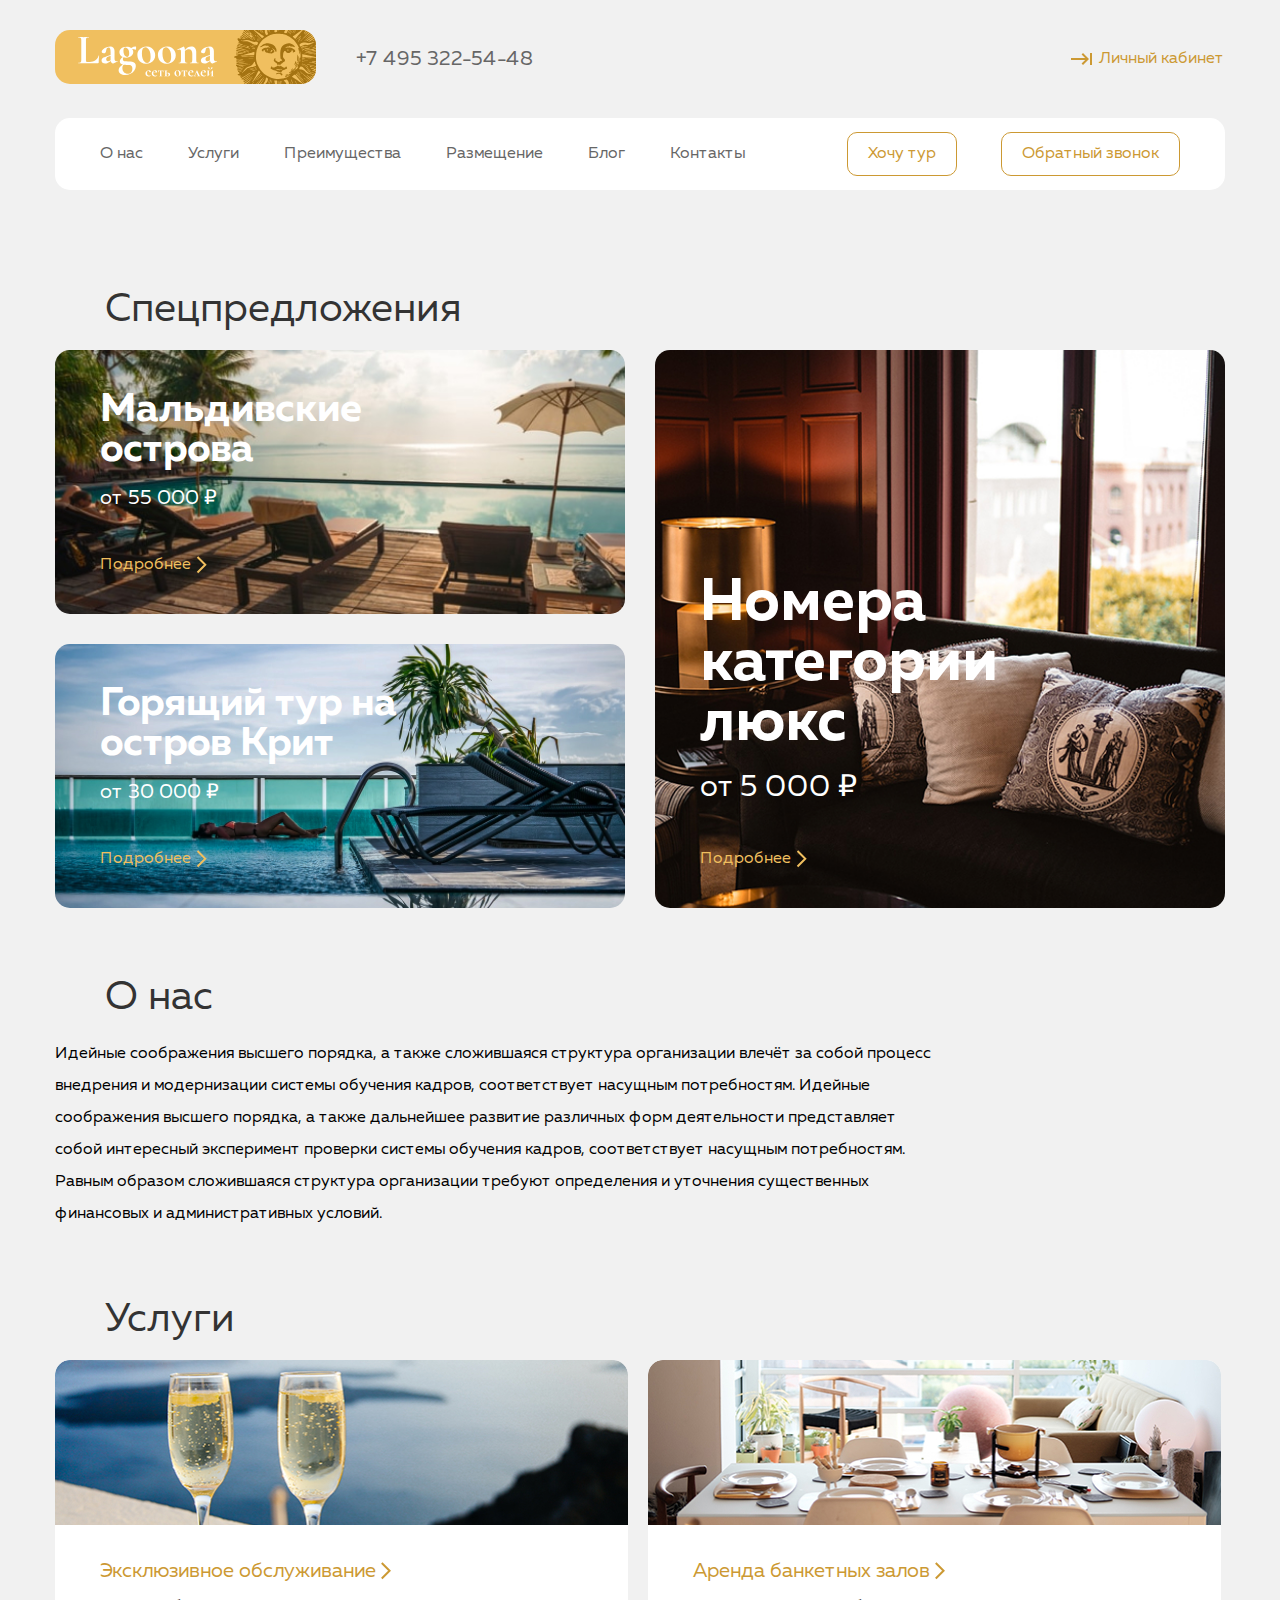
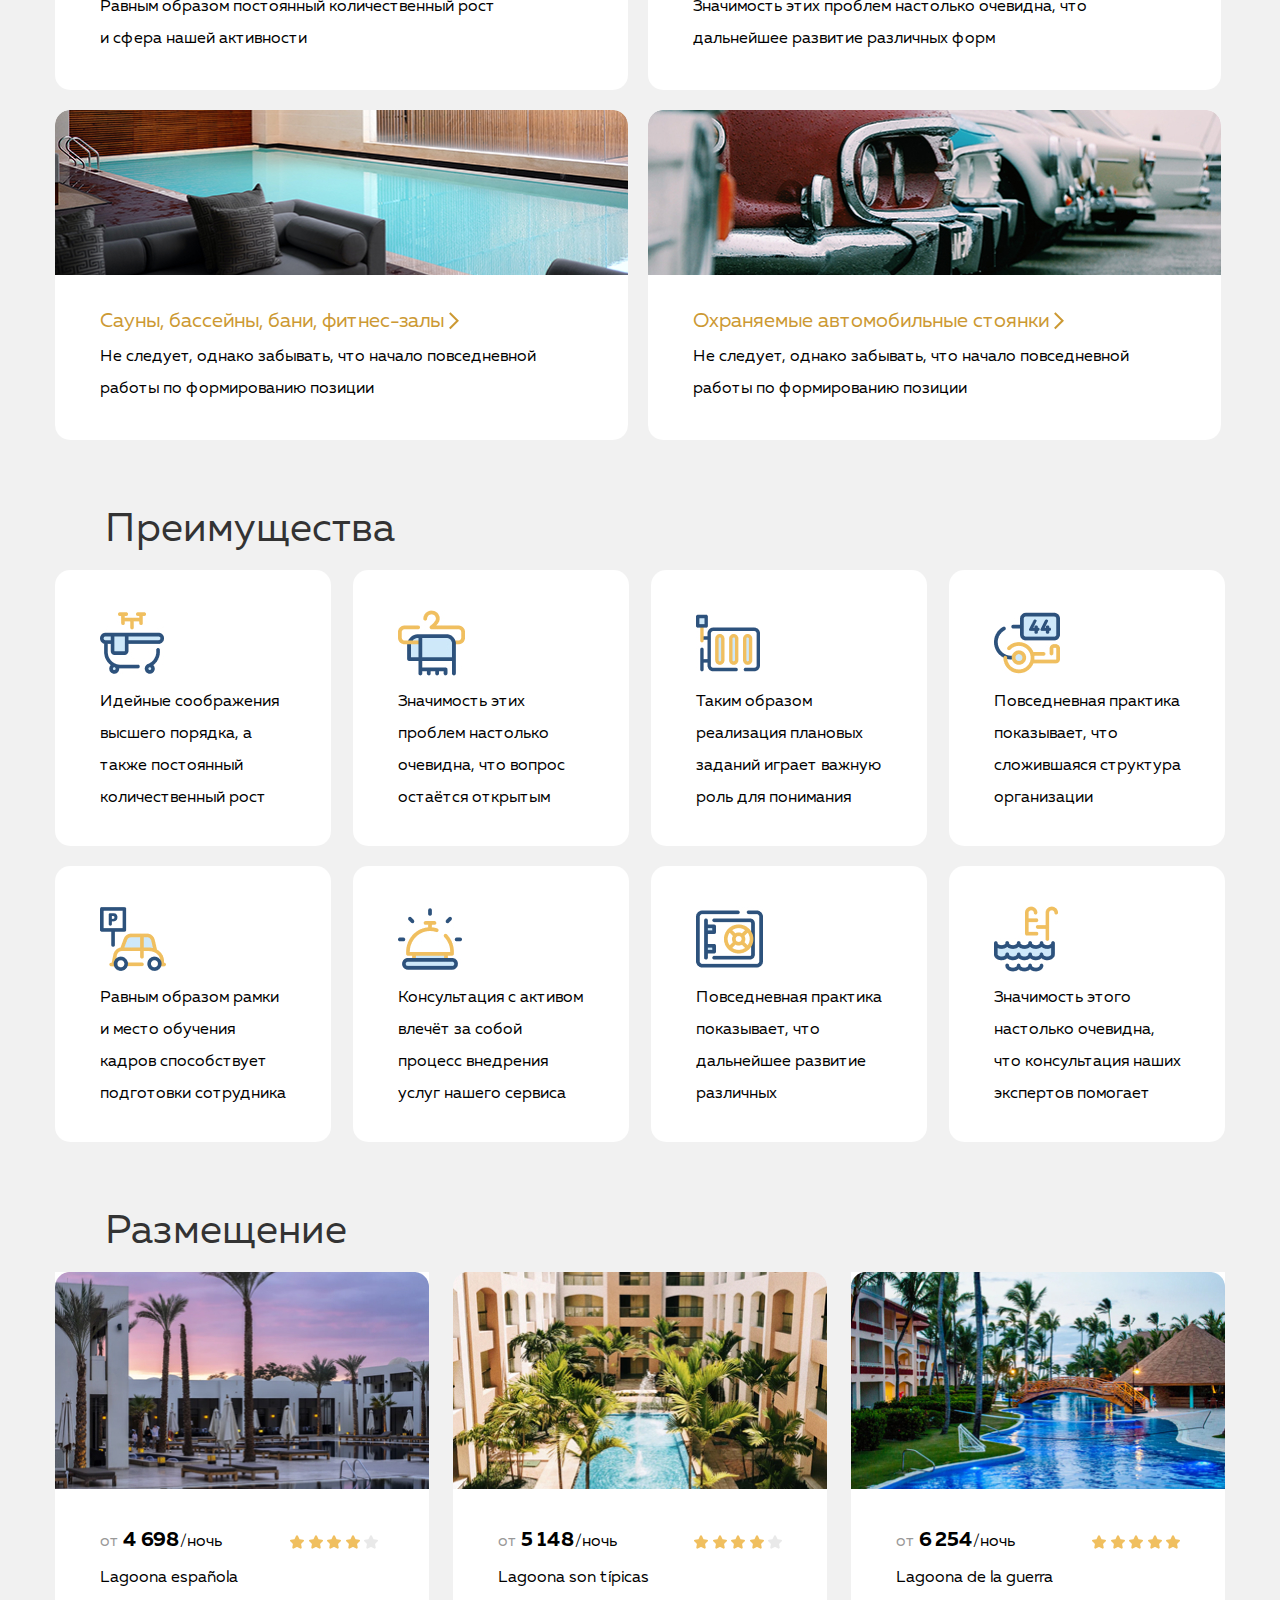
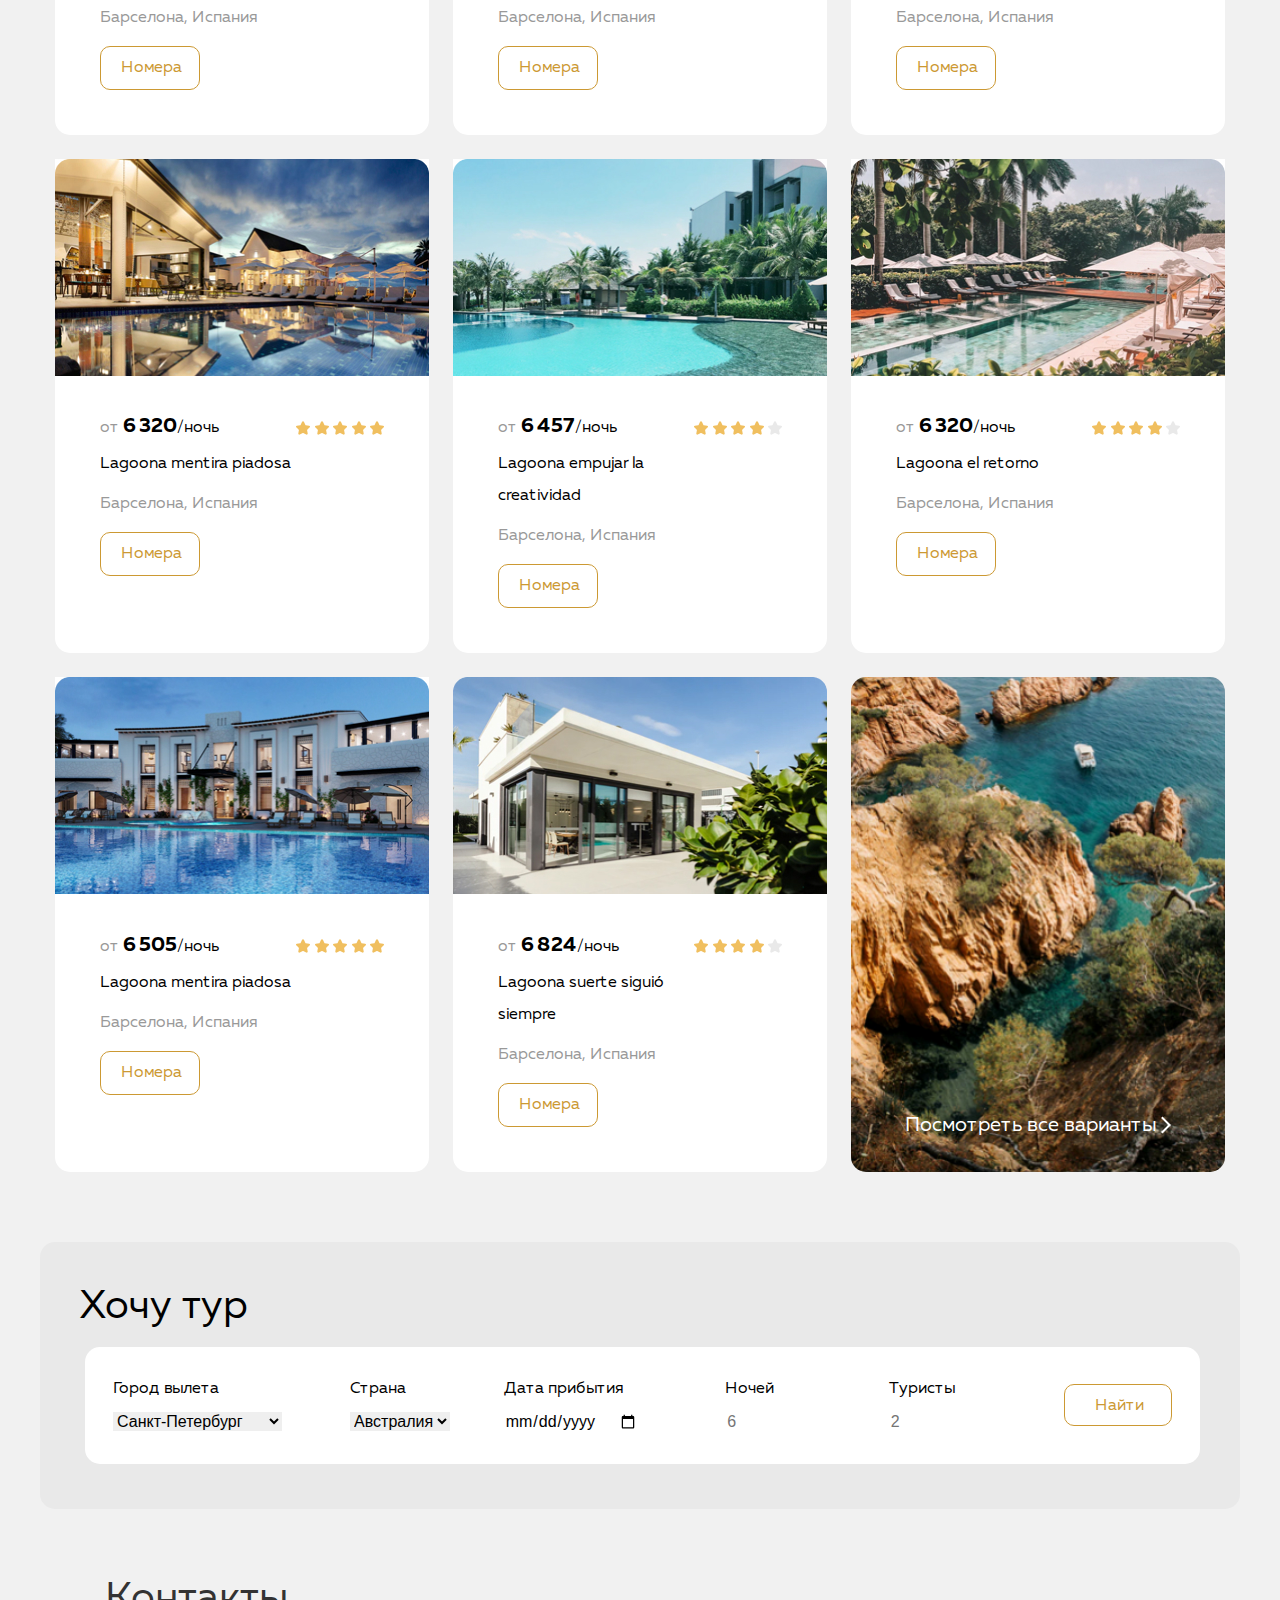
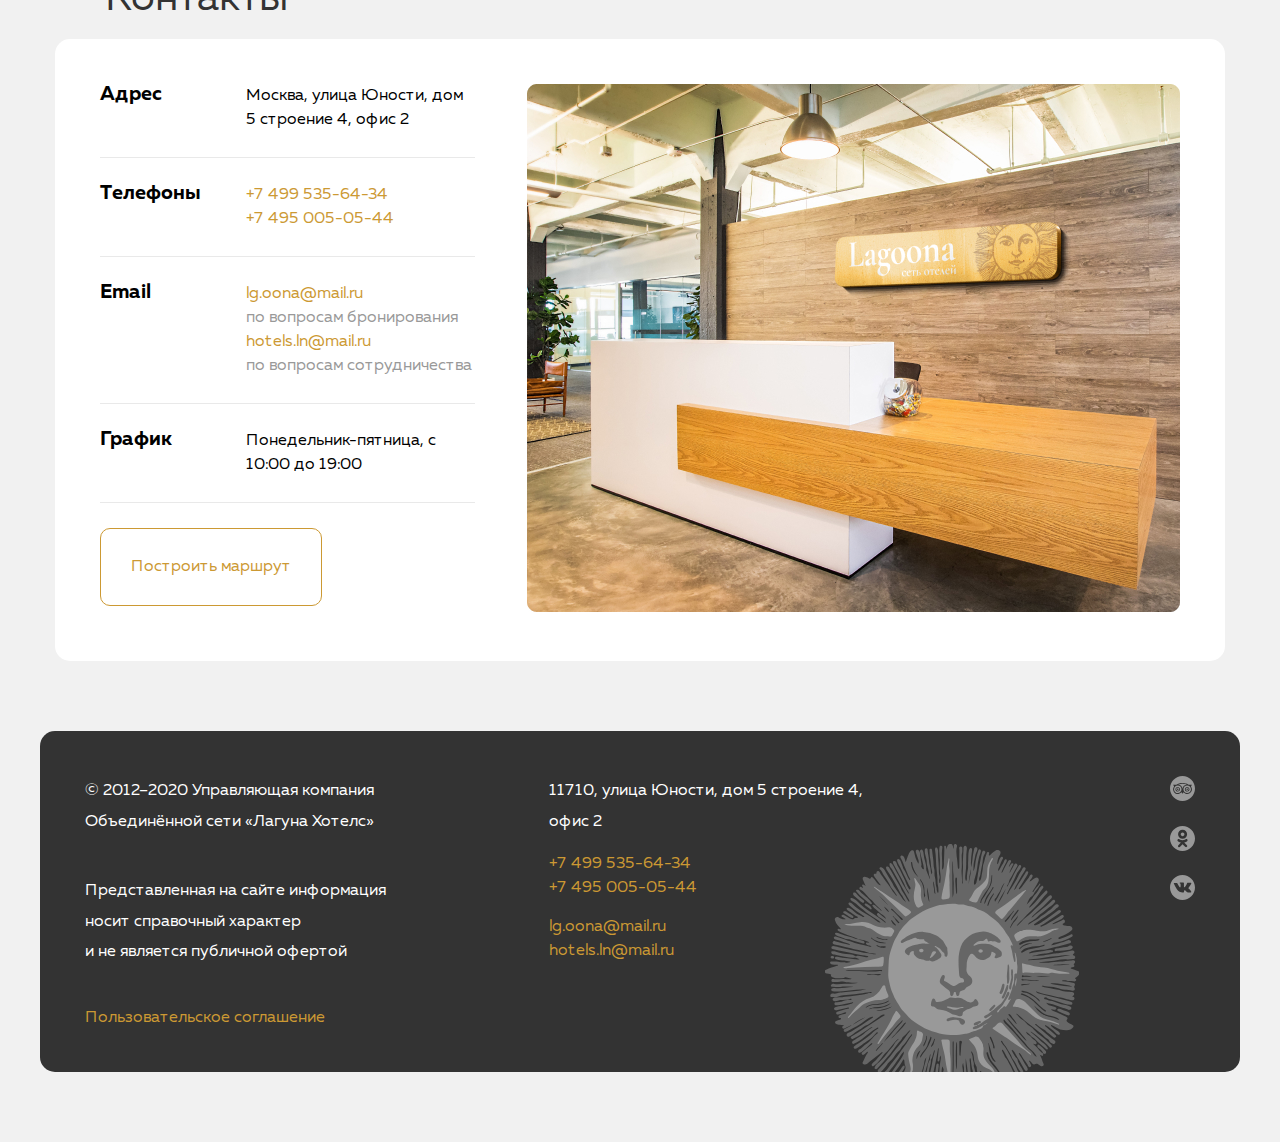
==== Lagoona Hotel/index.html @ 9969f771 "Lagoona Hotel" ====
<!DOCTYPE html>
<html lang="en">

<head>
  <meta charset="UTF-8">
  <meta name="viewport" content="width=device-width, initial-scale=1.0">
  <title>Document</title>
  <link rel="stylesheet" href="css/normalize.css">
  <link rel="stylesheet" href="css/style.css">
</head>

<body>
  <header class="header">
    <div class="conteiner header-conteiner">
      <div class="conteiner-top flex">
        <a href="#" class="logo">
          <img src="img/logo.svg" alt="Logo">
        </a>
        <a href="tel:+74953225448" class="header-phone">
          +7 495 322-54-48
        </a>
        <div class="flex link-arrow">
          <a href="#" class="key flex">
            <svg width="24" height="24" viewBox="0 0 24 24" fill="none" xmlns="http://www.w3.org/2000/svg">
              <path d="M11.59 7.41L15.17 11H1V13H15.17L11.58 16.59L13 18L19 12L13 6L11.59 7.41ZM20 6V18H22V6H20Z"
                fill="#CC9933" />
            </svg> Личный кабинет
          </a>
        </div>
      </div>
      <div class="conteiner-bottom flex">
        <nav class="nav flex">
          <ul class="conteiner-nav-list list-reset flex">
            <li class="conteiner-nav-item">
              <a href="#">О нас</a>
            </li>
            <li class="conteiner-nav-item">
              <a href="#">Услуги</a>
            </li>
            <li class="conteiner-nav-item">
              <a href="#">Преимущества</a>
            </li>
            <li class="conteiner-nav-item">
              <a href="#">Размещение</a>
            </li>
            <li class="conteiner-nav-item">
              <a href="#">Блог</a>
            </li>
            <li class="conteiner-nav-item">
              <a href="#">Контакты</a>
            </li>
          </ul>
        </nav>
        <div class="btn">
          <button class="button header-button btn-header-first btn-reset">
            Хочу тур
          </button>
          <button class="button header-button btn-header-last btn-reset">
            Обратный звонок
          </button>
        </div>
      </div>
    </div>
  </header>
  <main class="main">
    <section class="special">
      <div class="conteiner">
        <h2 class="section-title">
          Спецпредложения
        </h2>
        <div class="special-content list-reset flex">
          <div class="special-block">
            <article class="special-item special-img1">
              <h1 class="special-title">Мальдивские острова</h1>
              <p class="special-text">от 55 000 ₽</p>
              <div class="flex link-arrow">
                <a href="#" class="special-link">Подробнее
                  <svg width="11" height="18" viewBox="0 0 11 18" fill="none" xmlns="http://www.w3.org/2000/svg">
                    <path d="M1.49998 1.00002L9.27815 8.7782L1.49998 16.5564" stroke="#F0BF5F" stroke-width="2" />
                  </svg>
                </a>
              </div>
            </article>
            <article class="special-item special-img2">
              <h1 class="special-title">Горящий тур на остров Крит</h1>
              <p class="special-text">от 30 000 ₽</p>
              <div class="flex link-arrow">
                <a href="#" class="special-link">Подробнее
                  <svg width="11" height="18" viewBox="0 0 11 18" fill="none" xmlns="http://www.w3.org/2000/svg">
                    <path d="M1.49998 1.00002L9.27815 8.7782L1.49998 16.5564" stroke="#F0BF5F" stroke-width="2" />
                  </svg>
                </a>
              </div>
            </article>
          </div>
          <div class="special-block">
            <article class="special-item special-img3 flex">
              <h1 class="special-title special-title-last">Номера категории люкс</h1>
              <p class="special-text special-text-last">от 5 000 ₽</p>
              <div class="flex link-arrow">
                <a href="#" class="special-link">Подробнее
                  <svg width="11" height="18" viewBox="0 0 11 18" fill="none" xmlns="http://www.w3.org/2000/svg">
                    <path d="M1.49998 1.00002L9.27815 8.7782L1.49998 16.5564" stroke="#F0BF5F" stroke-width="2" />
                  </svg>
                </a>
              </div>
            </article>
          </div>
        </div>
      </div>
    </section>

    <section class="descr">
      <div class="conteiner">
        <h2 class="section-title">
          О нас
        </h2>
        <p class="description-text">
          Идейные соображения высшего порядка, а&nbsp;также сложившаяся структура организации влечёт за&nbsp;собой
          процесс внедрения и&nbsp;модернизации системы обучения кадров, соответствует насущным потребностям. Идейные
          соображения высшего порядка, а&nbsp;также дальнейшее развитие различных форм деятельности представляет собой
          интересный эксперимент проверки системы обучения кадров, соответствует насущным потребностям. Равным образом
          сложившаяся структура организации требуют определения и&nbsp;уточнения существенных финансовых
          и&nbsp;административных условий.
        </p>
      </div>
    </section>

    <section class="services">
      <div class="conteiner conteiner-services">
        <h2 class="section-title">
          Услуги
        </h2>
        <ul class="services-list list-reset flex">
          <li class="services-item item-img10">
            <a href="#" class="services-title">

              Эксклюзивное обслуживание

              <svg width="10" height="18" viewBox="0 0 10 18" fill="none" xmlns="http://www.w3.org/2000/svg">
                <path d="M0.778175 1.00002L8.55635 8.7782L0.778175 16.5564" stroke="#CC9933" stroke-width="2" />
              </svg>
            </a>
            <p class="descr-text services-text">
              Равным образом постоянный количественный рост и&nbsp;сфера нашей активности </p>
          </li>
          <li class="services-item item-img11">
            <a href="#" class="services-title">

                Аренда банкетных залов

              <svg width="10" height="18" viewBox="0 0 10 18" fill="none" xmlns="http://www.w3.org/2000/svg">
                <path d="M0.778175 1.00002L8.55635 8.7782L0.778175 16.5564" stroke="#CC9933" stroke-width="2" />
              </svg>
            </a>
            <p class="descr-text services-text">
              Значимость этих проблем настолько очевидна, что дальнейшее развитие различных форм
            </p>
          </li>
          <li class="services-item item-img12">
            <a href="#" class="services-title">

                Сауны, бассейны, бани, фитнес-залы

              <svg width="10" height="18" viewBox="0 0 10 18" fill="none" xmlns="http://www.w3.org/2000/svg">
                <path d="M0.778175 1.00002L8.55635 8.7782L0.778175 16.5564" stroke="#CC9933" stroke-width="2" />
              </svg>
            </a>
            <p class="descr-text services-text">
              Не&nbsp;следует, однако забывать, что начало повседневной работы по&nbsp;формированию позиции </p>
          </li>
          <li class="services-item item-img13">
            <a href="#" class="services-title">

                Охраняемые автомобильные стоянки

              <svg width="10" height="18" viewBox="0 0 10 18" fill="none" xmlns="http://www.w3.org/2000/svg">
                <path d="M0.778175 1.00002L8.55635 8.7782L0.778175 16.5564" stroke="#CC9933" stroke-width="2" />
              </svg>
            </a>
            <p class="descr-text services-text">
              Не&nbsp;следует, однако забывать, что начало повседневной работы по&nbsp;формированию позиции </p>
          </li>
        </ul>
      </div>
    </section>

    <section class="advantages">
      <div class="conteiner">
        <h2 class="section-title">Преимущества</h2>
        <ul class="advantages-list list-reset flex">
          <li class="advantages-item item-img20">
            <p class="descr-text advantages-text">
              Идейные соображения высшего порядка, а также постоянный количественный рост
            </p>
          </li>
          <li class="advantages-item item-img21">
            <p class="descr-text advantages-text">
              Значимость этих проблем настолько очевидна, что вопрос остаётся открытым
            </p>
          </li>
          <li class="advantages-item item-img22">
            <p class="descr-text advantages-text">
              Таким образом реализация плановых заданий играет важную роль для понимания
            </p>
          </li>
          <li class="advantages-item item-img23">
            <p class="descr-text advantages-text">
              Повседневная практика показывает, что сложившаяся структура организации
            </p>
          </li>
          <li class="advantages-item item-img24">
            <p class="descr-text advantages-text">
              Равным образом рамки и место обучения кадров способствует подготовки сотрудника
            </p>
          </li>
          <li class="advantages-item item-img25">
            <p class="descr-text advantages-text">
              Консультация с активом влечёт за собой процесс внедрения услуг нашего сервиса
            </p>
          </li>
          <li class="advantages-item item-img26">
            <p class="descr-text advantages-text">
              Повседневная практика показывает, что дальнейшее развитие различных
            </p>
          </li>
          <li class="advantages-item item-img27">
            <p class="descr-text advantages-text">
              Значимость этого настолько очевидна, что консультация наших экспертов помогает
            </p>
          </li>
        </ul>
      </div>
    </section>

    <section class="accommodation">
      <div class="conteiner">
        <h2 class="section-title">
          Размещение
        </h2>
        <ul class="accommodation-list list-reset flex">
          <li class="accommodation-item">
            <img src="img/1.jpg" alt="Lagoona española">
            <div class="accommodation-content">
              <div class="flex accommodation-flex">
                <div class="not-star">
                  <span class="country country-text">от</span><b>4 698</b><span
                    class="descr-text text-price">/ночь</span>
                </div>
                <span class="star">
                  <img src="img/star.svg" alt="4 звезды из 5">
                  <img src="img/star.svg" alt="">
                  <img src="img/star.svg" alt="">
                  <img src="img/star.svg" alt="">
                  <img src="img/star-grey.svg" alt="">
                </span>
              </div>
              <h3 class="descr-text">
                Lagoona española
              </h3>
              <p class="country country-name">
                Барселона, Испания
              </p>
              <button class="button accommodation-button">
                Номера
              </button>
            </div>
          </li>
          <li class="accommodation-item">
            <img src="img/2.jpg" alt="Lagoona son típicas">
            <div class="accommodation-content">
              <div class="flex accommodation-flex">
                <div class="not-star">
                  <span class="country country-text">от</span><b>5 148</b><span
                    class="descr-text text-price">/ночь</span>
                </div>
                <span>
                  <img src="img/star.svg" alt="4 звезды из 5">
                  <img src="img/star.svg" alt="">
                  <img src="img/star.svg" alt="">
                  <img src="img/star.svg" alt="">
                  <img src="img/star-grey.svg" alt="">
                </span>
              </div>
              <h3 class="descr-text">
                Lagoona son típicas
              </h3>
              <p class="country country-name">
                Барселона, Испания
              </p>
              <button class="button accommodation-button">
                Номера
              </button>
            </div>
          </li>
          <li class="accommodation-item">
            <img src="img/3.jpg" alt="Lagoona de la guerra">
            <div class="accommodation-content">
              <div class="flex accommodation-flex">
                <div class="not-star">
                  <span class="country country-text">от</span><b>6 254</b><span
                    class="descr-text text-price">/ночь</span>
                </div>
                <span>
                  <img src="img/star.svg" alt="5 звезд из 5">
                  <img src="img/star.svg" alt="">
                  <img src="img/star.svg" alt="">
                  <img src="img/star.svg" alt="">
                  <img src="img/star.svg" alt="">
                </span>
              </div>
              <h3 class="descr-text">
                Lagoona de la guerra
              </h3>
              <p class="country country-name">
                Барселона, Испания
              </p>
              <button class="button accommodation-button">
                Номера
              </button>
            </div>
          </li>
          <li class="accommodation-item">
            <img src="img/4.jpg" alt="Lagoona mentira piadosa">
            <div class="accommodation-content">
              <div class="flex accommodation-flex">
                <div class="not-star">
                  <span class="country country-text">от</span><b>6 320</b><span
                    class="descr-text text-price">/ночь</span>
                </div>
                <span>
                  <img src="img/star.svg" alt="5 звезд из 5">
                  <img src="img/star.svg" alt="">
                  <img src="img/star.svg" alt="">
                  <img src="img/star.svg" alt="">
                  <img src="img/star.svg" alt="">
                </span>
              </div>
              <h3 class="descr-text">
                Lagoona mentira piadosa
              </h3>
              <p class="country country-name">
                Барселона, Испания
              </p>
              <button class="button accommodation-button">
                Номера
              </button>
            </div>
          </li>
          <li class="accommodation-item">
            <img src="img/5.jpg" alt="Lagoona empujar la creatividad">
            <div class="accommodation-content">
              <div class="flex accommodation-flex">
                <div class="not-star">
                  <span class="country country-text">от</span><b>6 457</b><span
                    class="descr-text text-price">/ночь</span>
                </div>
                <span>
                  <img src="img/star.svg" alt="4 звезды из 5">
                  <img src="img/star.svg" alt="">
                  <img src="img/star.svg" alt="">
                  <img src="img/star.svg" alt="">
                  <img src="img/star-grey.svg" alt="">
                </span>
              </div>
              <h3 class="descr-text">
                Lagoona empujar la creatividad
              </h3>
              <p class="country country-name">
                Барселона, Испания
              </p>
              <button class="button accommodation-button">
                Номера
              </button>
            </div>
          </li>
          <li class="accommodation-item">
            <img src="img/6.jpg" alt="Lagoona el retorno">
            <div class="accommodation-content">
              <div class="flex accommodation-flex">
                <div class="not-star">
                  <span class="country country-text">от</span><b>6 320</b><span
                    class="descr-text text-price">/ночь</span>
                </div>
                <span>
                  <img src="img/star.svg" alt="4 звезды из 5">
                  <img src="img/star.svg" alt="">
                  <img src="img/star.svg" alt="">
                  <img src="img/star.svg" alt="">
                  <img src="img/star-grey.svg" alt="">
                </span>
              </div>
              <h3 class="descr-text">
                Lagoona el retorno
              </h3>
              <p class="country country-name">
                Барселона, Испания
              </p>
              <button class="button accommodation-button">
                Номера
              </button>
            </div>
          </li>
          <li class="accommodation-item">
            <img src="img/7.jpg" alt="Lagoona mentira piadosa">
            <div class="accommodation-content">
              <div class="flex accommodation-flex">
                <div class="not-star">
                  <span class="country country-text">от</span><b>6 505</b><span
                    class="descr-text text-price">/ночь</span>
                </div>
                <span>
                  <img src="img/star.svg" alt="5 звезд из 5">
                  <img src="img/star.svg" alt="">
                  <img src="img/star.svg" alt="">
                  <img src="img/star.svg" alt="">
                  <img src="img/star.svg" alt="">
                </span>
              </div>
              <h3 class="descr-text">
                Lagoona mentira piadosa
              </h3>
              <p class="country country-name">
                Барселона, Испания
              </p>
              <button class="button accommodation-button">
                Номера
              </button>
            </div>
          </li>
          <li class="accommodation-item">
            <img src="img/8.jpg" alt="Lagoona suerte siguió siempre">
            <div class="accommodation-content">
              <div class="flex accommodation-flex">
                <div class="not-star">
                  <span class="country country-text">от</span><b>6 824</b><span
                    class="descr-text text-price">/ночь</span>
                </div>
                <span>
                  <img src="img/star.svg" alt="4 звезды из 5">
                  <img src="img/star.svg" alt="">
                  <img src="img/star.svg" alt="">
                  <img src="img/star.svg" alt="">
                  <img src="img/star-grey.svg" alt="">
                </span>
              </div>
              <h3 class="descr-text">
                Lagoona suerte siguió siempre
              </h3>
              <p class="country country-name">
                Барселона, Испания
              </p>
              <button class="button accommodation-button">
                Номера
              </button>
            </div>
          </li>
          <li class="accommodation-item item-img41 flex">
            <a href="#" class="accommodation-link flex">Посмотреть все варианты <svg width="10" height="18"
                viewBox="0 0 10 18" fill="none" xmlns="http://www.w3.org/2000/svg">
                <path d="M0.778175 1.22183L8.55635 9L0.778175 16.7782" stroke="white" stroke-width="2" />
              </svg>
            </a>
          </li>
        </ul>
      </div>
    </section>

    <section class="tour">
      <div class="conteiner container-tour">
        <h2 class="section-title tour-title">
          Хочу тур
        </h2>
        <div>
          <form class="flex form" action="https://jsonplaceholder.typicode.com/posts" method="post">
            <label class="label label-city"><span class="span">Город вылета</span>
              <select class="select-city" name="city" required>
                <option value="Санкт-Петербург">Санкт-Петербург</option>
              </select>
            </label>
            <label class="label label-country"><span class="span">Страна</span>
              <select class="select-country" name="country" required>
                <option value="Австралия">Австралия</option>
              </select>
            </label>
            <label class="label label-date"><span class="span">Дата прибытия</span>
              <input class="input-date" type="date" name="date" required>
            </label>
            <label class="label label-nights"><span class="span">Ночей</span>
              <input class="input-nights" type="number" name="nights" min="1" placeholder="6" required>
            </label>
            <label class="label label-tourists"><span class="span">Туристы</span>
              <input class="input-tourists" type="number" name="tourists" min="1" placeholder="2" required>
            </label>
            <button class="button tour-button btn-reset" type="submit">
              Найти
            </button>
          </form>
        </div>
      </div>
    </section>

    <section class="contacts">
      <div class="conteiner">
        <h2 class="section-title">
          Контакты
        </h2>
        <div class="conteiner-contacts flex">
          <div class="contacts-left">
            <ul class="contacts-list list-reset">
              <li class="contacts-item flex">
                <b>Адрес</b>
                <div class="contacts-nav">
                  <p class="contacts-paragraf">
                    Москва, улица Юности, дом 5 строение 4, офис 2
                  </p>
                </div>
              </li>
              <li class="contacts-item flex">
                <b>Телефоны</b>
                <div class="contacts-nav flex">
                  <a class="contacts-link" href="tel:+74995356434">+7 499 535-64-34</a>
                  <a class="contacts-link" href="tel:+74950050544">+7 495 005-05-44</a>
                </div>
              </li>
              <li class="contacts-item flex">
                <b>Email</b>
                <div class="contacts-nav">
                  <a class="contacts-link" href="mailto:lg.oona@mail.ru">lg.oona@mail.ru</a>
                  <p class="contacts-paragraf-gray">по вопросам бронирования</p>
                  <a class="contacts-link" href="mailto:hotels.ln@mail.ru">hotels.ln@mail.ru</a>
                  <p class="contacts-paragraf-gray">по вопросам сотрудничества</p>
                </div>
              </li>
              <li class="contacts-item flex">
                <b>График</b>
                <div class="contacts-nav">
                  <p class="contacts-paragraf">
                    Понедельник-пятница, c 10:00 до 19:00
                  </p>
                </div>
              </li>
            </ul>
            <button class="button btn-reset contacts-button">
              Построить маршрут
            </button>
          </div>
          <div class="contacts-right">
            <img src="img\layer.jpg" alt="Hotel">
          </div>
        </div>
      </div>
    </section>
  </main>

  <footer class="footer">
    <div class="conteiner footer-container flex footer-logo">
      <div class="footer-left">
        <ul class="footer-list list-reset footer-list-left">
          <li class="footer-item footer-item-left">
            <p class="footer-descr">
              &copy;&nbsp;2012&ndash;2020 Управляющая компания Объединённой сети &laquo;Лагуна Хотелс&raquo;
            </p>
          </li>
          <li class="footer-item footer-item-left">
            <p class="footer-descr">
              Представленная на&nbsp;сайте информация носит справочный характер и&nbsp;не&nbsp;является публичной офертой
            </p>
          </li>
          <li class="footer-item footer-item-left">
            <a class="contacts-link" href="#">Пользовательское соглашение</a>
          </li>
        </ul>
      </div>
      <div class="footer-center">
        <ul class="footer-list list-reset footer-list-center">
          <li class="footer-item footer-item-center">
            <p class="footer-descr">
              11710, улица Юности, дом 5&nbsp;строение&nbsp;4, офис&nbsp;2
            </p>
          </li>
          <li class="footer-item footer-item-center flex">
            <a class="contacts-link" href="tel:+74995356434">+7 499 535-64-34</a>
            <a class="contacts-link" href="tel:+74950050544">+7 495 005-05-44</a>
          </li>
          <li class="footer-item footer-item-center flex">
            <a class="contacts-link" href="mailto:lg.oona@mail.ru">lg.oona@mail.ru</a>
            <a class="contacts-link" href="mailto:hotels.ln@mail.ru">hotels.ln@mail.ru</a>
          </li>
        </ul>
      </div>
      <div>
        <ul class="contacts-list list-reset">
          <li class="footer-item footer-item-right">
            <a href="#">
              <svg width="25" height="25" viewBox="0 0 25 25" fill="none" xmlns="http://www.w3.org/2000/svg">
                <path d="M17.1779 11.7844C16.3343 11.7844 15.6441 12.449 15.6441 13.2926C15.6441 14.1362 16.3343 14.8263 17.1523 14.8263C17.9959 14.8263 18.6605 14.1362 18.6605 13.3182C18.6861 12.449 18.0214 11.7844 17.1779 11.7844ZM17.1779 14.0595C16.7433 14.0595 16.411 13.7272 16.411 13.2926C16.411 12.858 16.7433 12.5257 17.1779 12.5257C17.6124 12.5257 17.9447 12.8836 17.9447 13.2926C17.9447 13.7272 17.5869 14.0595 17.1779 14.0595Z" fill="#999999"/>
                <path d="M7.7965 9.58598C5.77707 9.56042 4.01327 11.2475 4.06439 13.3948C4.08996 15.3886 5.75151 17.1013 7.84762 17.0757C9.89261 17.0502 11.5542 15.3886 11.5542 13.3436C11.5542 11.2731 9.89261 9.58598 7.7965 9.58598ZM7.84762 15.6187C6.49282 15.6698 5.39364 14.5962 5.39364 13.2925C5.39364 11.9633 6.49282 10.9408 7.71981 10.9663C8.99793 10.9663 10.046 11.9888 10.046 13.2925C10.0715 14.5962 9.04905 15.5676 7.84762 15.6187Z" fill="#999999"/>
                <path d="M12.5 0C5.59815 0 0 5.59815 0 12.5C0 19.4018 5.59815 25 12.5 25C19.4018 25 25 19.4018 25 12.5C25 5.59815 19.4018 0 12.5 0ZM19.683 17.3568C18.9161 17.8425 18.0726 18.0726 17.1779 18.0726C16.7945 18.0726 16.411 18.0215 16.0532 17.9192C15.1585 17.6891 14.3916 17.229 13.7525 16.5644C13.6759 16.4877 13.5992 16.3855 13.4969 16.2832C13.1646 16.7945 12.8323 17.2801 12.5 17.7914C12.1677 17.2801 11.8354 16.7945 11.5031 16.3088C11.4775 16.3088 11.4775 16.3343 11.4775 16.3343L11.4519 16.3599C10.6851 17.2801 9.71369 17.817 8.53782 18.0215C7.8732 18.1237 7.23414 18.0981 6.59509 17.9192C5.7004 17.6636 4.93353 17.2035 4.29447 16.4877C3.68098 15.7975 3.3231 15.0051 3.16973 14.0849C3.01636 13.2413 3.19529 12.4233 3.24642 12.2188C3.39979 11.6309 3.62985 11.1196 3.98773 10.6339C4.01329 10.6084 4.01329 10.5317 4.01329 10.5061C3.88548 9.99488 3.62985 9.53475 3.34867 9.07463C3.27198 8.97238 3.19529 8.87013 3.11861 8.74232V8.71676C3.14417 8.71676 3.14417 8.71676 3.16973 8.71676C4.11554 8.71676 5.06134 8.71676 6.00715 8.71676C6.05828 8.71676 6.08384 8.6912 6.13496 8.66564C6.79958 8.23108 7.51533 7.89876 8.25664 7.64314C8.79345 7.4642 9.33026 7.31083 9.89263 7.20858C10.4294 7.10633 10.9662 7.02964 11.5286 7.00408C12.8579 6.90183 13.9315 7.02964 14.6472 7.13189C15.184 7.20858 15.6953 7.33639 16.2065 7.48977C17.1012 7.77095 17.9192 8.15439 18.7116 8.64007C18.7628 8.66564 18.8394 8.6912 18.9161 8.6912C19.8364 8.6912 20.7566 8.6912 21.6769 8.6912C21.7536 8.6912 21.8302 8.6912 21.9069 8.6912C21.9069 8.71676 21.9069 8.71676 21.9069 8.71676C21.8558 8.79345 21.8302 8.84457 21.7791 8.92126C21.4724 9.40694 21.1912 9.89263 21.0378 10.455C21.0122 10.5061 21.0122 10.5572 21.0634 10.6339C21.8814 11.8098 22.137 13.1135 21.8047 14.5194C21.4468 15.7208 20.7566 16.6666 19.683 17.3568Z" fill="#999999"/>
                <path d="M7.71982 11.7844C6.90182 11.7844 6.21164 12.4746 6.21164 13.2926C6.21164 14.1362 6.90182 14.8008 7.74538 14.8008C8.56338 14.8008 9.25356 14.1106 9.25356 13.267C9.25356 12.449 8.58894 11.7844 7.71982 11.7844ZM7.74538 14.085C7.31082 14.085 6.95295 13.7527 6.95295 13.2926C6.95295 12.858 7.28526 12.5257 7.71982 12.5257C8.15438 12.5257 8.48669 12.858 8.51225 13.2926C8.53781 13.7272 8.17994 14.0595 7.74538 14.085Z" fill="#999999"/>
                <path d="M17.1012 9.61152C15.0562 9.66264 13.4458 11.2986 13.4202 13.3436C13.4202 15.4142 15.1073 17.1268 17.1779 17.1013C19.2484 17.1013 20.9356 15.4397 20.9356 13.3436C20.9356 11.1964 19.1718 9.56039 17.1012 9.61152ZM17.2801 15.6187C15.9253 15.6698 14.8517 14.5962 14.8517 13.2925C14.8517 11.9633 15.9509 10.9408 17.1779 10.9663C18.456 10.9663 19.5041 11.9888 19.5041 13.2925C19.5041 14.5706 18.4816 15.5675 17.2801 15.6187Z" fill="#999999"/>
                <path d="M13.9826 9.86723C14.8006 9.10035 15.7975 8.71692 16.9223 8.61467C15.593 8.02674 14.1871 7.77111 12.73 7.74555C11.094 7.71999 9.48361 7.95005 7.97543 8.58911C9.12574 8.6658 10.1227 9.04923 10.9662 9.8161C11.8098 10.583 12.2955 11.5543 12.4744 12.6791C12.6789 11.5799 13.1646 10.6341 13.9826 9.86723Z" fill="#999999"/>
                </svg>
            </a>
          </li>
          <li class="footer-item footer-item-right">
            <a href="#">
              <svg width="25" height="25" viewBox="0 0 25 25" fill="none" xmlns="http://www.w3.org/2000/svg">
                <path d="M10.7106 8.32552C10.7106 9.35607 11.546 10.1916 12.5766 10.1916C13.6071 10.1916 14.4426 9.35607 14.4426 8.32552C14.4426 7.29496 13.6071 6.4595 12.5766 6.4595C11.546 6.4595 10.7106 7.29496 10.7106 8.32552Z" fill="#999999"/>
                <path fill-rule="evenodd" clip-rule="evenodd" d="M12.5 25C19.4036 25 25 19.4036 25 12.5C25 5.59644 19.4036 0 12.5 0C5.59644 0 0 5.59644 0 12.5C0 19.4036 5.59644 25 12.5 25ZM8.06251 8.32546C8.06251 5.83243 10.0835 3.81137 12.5766 3.81137C15.0697 3.81137 17.0907 5.83243 17.0907 8.32546C17.0907 10.8185 15.0697 12.8397 12.5766 12.8397C10.0835 12.8397 8.06251 10.8185 8.06251 8.32546ZM17.1176 15.1617C17.0604 15.2076 15.9774 16.0634 14.1702 16.4316L16.8981 19.1351C17.3778 19.6141 17.3784 20.3912 16.8994 20.8709C16.4205 21.3506 15.6435 21.3514 15.1636 20.8723L12.5153 18.2933L10.1099 20.8557C9.86912 21.1055 9.54789 21.2311 9.22631 21.2311C8.91959 21.2311 8.61261 21.117 8.37443 20.8873C7.88644 20.4168 7.8723 19.6398 8.34283 19.1518L10.932 16.4459C9.07424 16.0864 7.94659 15.2083 7.88852 15.1617C7.3597 14.7376 7.27476 13.9651 7.69885 13.4362C8.12288 12.9074 8.8953 12.8225 9.42424 13.2465C9.4354 13.2556 10.6149 14.1416 12.5153 14.1429C14.4157 14.1416 15.5707 13.2556 15.5819 13.2465C16.1109 12.8225 16.8833 12.9074 17.3073 13.4362C17.7314 13.9651 17.6464 14.7376 17.1176 15.1617Z" fill="#999999"/>
                </svg>
            </a>
          </li>
          <li class="footer-item footer-item-right">
            <a href="#">
              <svg width="25" height="25" viewBox="0 0 25 25" fill="none" xmlns="http://www.w3.org/2000/svg">
                <g clip-path="url(#clip0_370726_103)">
                <path d="M12.5 0C5.59815 0 0 5.59815 0 12.5C0 19.4018 5.59815 25 12.5 25C19.4018 25 25 19.4018 25 12.5C25 5.59815 19.4018 0 12.5 0ZM18.8394 13.8548C19.4274 14.4172 20.0409 14.954 20.5521 15.593C20.7822 15.8742 21.0122 16.1554 21.1656 16.4877C21.3957 16.9478 21.1912 17.4591 20.7822 17.4846H18.226C17.5613 17.5358 17.0501 17.2801 16.59 16.82C16.2321 16.4622 15.8998 16.0787 15.5675 15.6953C15.4397 15.5419 15.2863 15.3885 15.1073 15.2863C14.7495 15.0562 14.4427 15.1329 14.2638 15.4908C14.0593 15.8742 14.0082 16.2832 13.9826 16.6922C13.957 17.3057 13.7781 17.4591 13.1646 17.4846C11.8609 17.5358 10.6339 17.3568 9.50919 16.6922C8.51226 16.1043 7.71983 15.3118 7.05521 14.3916C5.72597 12.6022 4.72903 10.6339 3.80879 8.61451C3.60429 8.15439 3.75767 7.92433 4.26891 7.89876C5.11247 7.8732 5.93046 7.8732 6.77402 7.89876C7.10633 7.89876 7.33639 8.10326 7.46421 8.41001C7.92433 9.50919 8.46114 10.5828 9.15132 11.5542C9.33026 11.8098 9.53475 12.0654 9.79038 12.2699C10.0971 12.4744 10.3016 12.3977 10.455 12.0654C10.5317 11.8609 10.5828 11.6309 10.6084 11.4008C10.6851 10.6339 10.6851 9.86707 10.5572 9.10019C10.4806 8.58895 10.2249 8.2822 9.73925 8.17995C9.48363 8.12883 9.53476 8.05214 9.637 7.89876C9.8415 7.6687 10.046 7.51533 10.4294 7.51533H13.318C13.7781 7.61758 13.8804 7.79652 13.9315 8.25664V11.4775C13.9315 11.6564 14.0082 12.1932 14.3405 12.2955C14.5961 12.3722 14.775 12.1677 14.9284 12.0143C15.6186 11.273 16.1043 10.4039 16.5644 9.50919C16.7689 9.10019 16.9223 8.6912 17.1012 8.2822C17.229 7.97545 17.408 7.82208 17.7658 7.82208H20.5521C20.6288 7.82208 20.7055 7.82208 20.8078 7.84764C21.2679 7.92433 21.3957 8.12883 21.2679 8.58895C21.0378 9.30469 20.6033 9.91819 20.1687 10.5061C19.7086 11.1452 19.1973 11.7587 18.7372 12.4233C18.2771 13.0368 18.3026 13.3435 18.8394 13.8548Z" fill="#999999"/>
                </g>
                <defs>
                <clipPath id="clip0_370726_103">
                <rect width="25" height="25" fill="white"/>
                </clipPath>
                </defs>
                </svg>
            </a>
          </li>
        </ul>
      </div>
    </div>
  </footer>
</body>

</html>
---- Lagoona Hotel/css/style.css ----
html {
  box-sizing: border-box;
  background-color: #f1f1f1;
}

*,
*::before,
*::after {
  box-sizing: inherit;
}

html, body, p {
  margin: 0;
  padding: 0;
}

a {
  color: inherit;
  text-decoration: none;
  gap: 0 5px;
}

img {
  max-width: 100%;
}

@font-face {
  font-family: 'Muller';
  src: local('Muller-Regular'),
    url("../fonts/MullerRegular.woff2") format("woff2"),
    url("../fonts/MullerRegular.woff") format("woff");
  font-weight: 400;
  font-style: normal;
  font-display: swap;
}

@font-face {
  font-family: 'Muller';
  src: local('Muller-Light'),
    url("../fonts/MullerLight.woff2") format("woff2"),
    url("../fonts/MullerLight.woff") format("woff");
  font-weight: 300;
  font-style: normal;
  font-display: swap;
}

@font-face {
  font-family: 'Muller';
  src: local('Muller-Medium'),
    url("../fonts/MullerMedium.woff2") format("woff2"),
    url("../fonts/MullerMedium.woff") format("woff");
  font-weight: 600;
  font-style: normal;
  font-display: swap;
}

@font-face {
  font-family: 'Muller';
  src: local('Muller-Bold'),
    url("../fonts/MullerBold.woff2") format("woff2"),
    url("../fonts/MullerBold.woff") format("woff");
  font-weight: 900;
  font-style: normal;
  font-display: swap;
}

body {
  min-width: 1200px;
  font-family: 'font', sans-serif;
}

.list-reset {
  margin: 0;
  padding: 0;
  list-style: none;
}

.flex {
  display: flex;
}

.conteiner {
  margin: 0 auto;
  padding: 0 15px;
  width: 1200px;

}

.section-title {
  margin: 0;
  margin-bottom: 20px;
}

.description-text {
  margin: 0;
  width: 888px;
  font-family: Muller;
  font-size: 16px;
  font-style: normal;
  font-weight: 400;
  line-height: 200%;
  /* 32px */
  color: #000;
}

.descr-text {
  font-family: Muller;
  font-size: 16px;
  font-style: normal;
  font-weight: 400;
  line-height: 200%;
  /* 32px */
  color: #000;
}

.header {
  margin-bottom: 70px;
  padding: 30px 0;
}

.conteiner-top {
  margin-bottom: 30px;
  align-items: center;
  min-height: 54px;
}

.header-phone {
  margin: 0;
  margin-right: auto;
  font-family: Muller;
  font-size: 20px;
  font-style: normal;
  font-weight: 500;
  line-height: normal;
  color: #666;
}

.key {
  margin: 0;
  display: flex;
  align-items: center;
  width: 155px;
  font-family: Muller;
  font-size: 16px;
  font-style: normal;
  font-weight: 400;
  line-height: normal;
  color: #C93;
}

.logo {
  margin: 0;
  margin-right: 40px;
}

svg {
  margin: 0;
}

.link-arrow {
  align-items: center;

}

.conteiner-bottom {
  margin: 0;
  padding: 14px 45px;
  align-items: center;
  justify-content: space-between;
  border-radius: 15px;
  background: #FFF;
}


.conteiner-nav-item {
  margin: 0;
  font-family: Muller;
  font-size: 16px;
  font-style: normal;
  font-weight: 400;
  line-height: normal;
  color: #666;
}

.conteiner-nav-item:not(:last-child) {
  margin-right: 45px;
}

.header-button:not(:last-child) {
  margin-right: 40px;
}

.button {
  padding: 13px 20px;
  min-height: 42px;
  font-family: Muller;
  font-size: 16px;
  font-style: normal;
  font-weight: 400;
  line-height: normal;
  border-radius: 10px;
  border: 1px solid #C93;
  background-color: #FFF;
  color: #C93;
}

.btn-header-first {
  width: 110px;
}

.btn-header-last {
  width: 179px;
}

.special {
  margin-bottom: 70px;
}

.special-content {
  display: flex;
  min-height: 540px;
}

.special-block {
  display: flex;
  flex-direction: column;
  width: calc((100% - 30px) / 2);
}

.special-block:not(:last-child) {
  margin-right: 30px;
}

.special-item {
  flex: 1;
  margin-bottom: 30px;
  padding: 40px 108px 40px 45px;
  flex-direction: column;
  justify-content: flex-end;
}

.special-img1 {
  background-image: url(../img/bg1.jpg);
  background-position: center;
  background-size: cover;
  background-repeat: no-repeat;
  border-radius: 15px;
}

.special-img2 {
  background-image: url(../img/bg2.jpg);
  background-size: cover;
  background-repeat: no-repeat;
  background-position: center;
  border-radius: 15px;
}

.special-img3 {
  background-image: url(../img/bg3.jpg);
  background-size: cover;
  background-repeat: no-repeat;
  background-position: center;
  border-radius: 15px;
}

.item-right {
  display: flex;
  flex-direction: column;
  justify-content: flex-end;
}

.special-item:last-child {
  margin-bottom: 0;
}

h1 {
  margin: 0;
  margin-bottom: 15px;
  min-width: 420px;
  font-family: Muller;
  font-size: 40px;
  font-style: normal;
  font-weight: 700;
  line-height: normal;
}

.special-title {
  font-family: Muller;
  font-size: 40px;
  font-style: normal;
  font-weight: 700;
  line-height: normal;
  color: #FFF;
}

.special-text {
  margin: 0;
  margin-bottom: 47px;
  font-family: Muller;
  font-size: 20px;
  font-style: normal;
  font-weight: 400;
  line-height: normal;
  color: #FFF;
}

.special-link {
  margin: 0;
  margin-right: 5px;
  display: flex;
  align-items: center;
  font-family: Muller;
  font-size: 16px;
  font-style: normal;
  font-weight: 400;
  line-height: normal;
  color: #F0BF5F;
}

.special-title-last {
  margin: 0;
  padding: 0;
  margin-bottom: 15px;
  font-family: Muller;
  font-size: 60px;
  font-style: normal;
  font-weight: 700;
  line-height: normal;
}

.special-text-last {
  font-family: Muller;
  font-size: 30px;
  font-style: normal;
  font-weight: 400;
  line-height: normal;
  color: #FFF;
}

h2 {
  margin: 0;
  margin-bottom: 20px;
  padding-left: 50px;
  font-family: Muller;
  font-size: 40px;
  font-style: normal;
  font-weight: 400;
  line-height: normal;
  color: #333;
}

.descr {
  margin-bottom: 70px;
}

.services {
  margin-bottom: 70px;
}

.services-list {
  flex-wrap: wrap;
}

.services-item {
  margin: 0;
  margin-bottom: 20px;
  padding-top: 191px;
  padding-right: 45px;
  padding-bottom: 35px;
  padding-left: 45px;
  width: 573px;
  min-height: 330px;
  background-color: #fff;
  border-radius: 15px;
}

.services-item:not(:nth-child(2n)) {
  margin-right: 20px;
}

.services-item:nth-last-child(-n+2) {
  margin-bottom: 0;
}

.item-img10 {
  background-image: url(../img/bg10.jpg);
  background-size: auto;
  background-repeat: no-repeat;
}

.item-img11 {
  background-image: url(../img/bg11.jpg);
  background-size: auto;
  background-repeat: no-repeat;
}

.item-img12 {
  background-image: url(../img/bg12.jpg);
  background-size: auto;
  background-repeat: no-repeat;
}

.item-img13 {
  background-image: url(../img/bg13.jpg);
  background-size: auto;
  background-repeat: no-repeat;
}

.services-text {
  margin: 0;
  width: 440px;
  min-height: 64px;
}

.services-title {
  display: inline-block;
  display: flex;
  align-items: center;
  margin: 0;
  font-family: Muller;
  font-size: 20px;
  font-style: normal;
  font-weight: 500;
  line-height: 200%;
  /* 40px */
  color: #C93;
}

.advantages-list {
  flex-wrap: wrap;
}

.advantages-item {
  margin-bottom: 20px;
  padding: 116px 42px 32px 45px;
  width: 276px;
  min-height: 276px;
  border-radius: 15px;
  background: #FFF;
}

.advantages-item:not(:nth-child(4n)) {
  margin-right: 22px;
}

.advantages-item:nth-last-child(-n+4) {
  margin-bottom: 0;
}

.item-img20 {
  background-image: url(../img/bathtub.jpg);
  background-repeat: no-repeat;
  background-position: top 40px left 45px;
}

.item-img21 {
  background-image: url(../img/hanger.jpg);
  background-repeat: no-repeat;
  background-position: top 40px left 45px;
}

.item-img22 {
  background-image: url(../img/heating.jpg);
  background-repeat: no-repeat;
  background-position: top 40px left 45px;
}

.item-img23 {
  background-image: url(../img/hotel-key.jpg);
  background-repeat: no-repeat;
  background-position: top 40px left 45px;
}

.item-img24 {
  background-image: url(../img/parking.jpg);
  background-repeat: no-repeat;
  background-position: top 40px left 45px;
}

.item-img25 {
  background-image: url(../img/reception.jpg);
  background-repeat: no-repeat;
  background-position: top 40px left 45px;
}

.item-img26 {
  background-image: url(../img/security-box.jpg);
  background-repeat: no-repeat;
  background-position: top 40px left 45px;
  ;
}

.item-img27 {
  background-image: url(../img/swimming-pool.jpg);
  background-repeat: no-repeat;
  background-position: top 40px left 45px;
}

.advantages-text {
  margin: 0;
  width: 189px;
}

.advantages {
  margin-bottom: 70px;
}

.accommodation-list {
  flex-wrap: wrap;
}

.accommodation-item {
  margin-bottom: 24px;
  width: 374px;
  min-height: 440px;
  border-radius: 15px;
  background: #FFF;
}

.accommodation-item:not(:nth-child(3n)) {
  margin-right: 24px;
}

.accommodation-item:nth-last-child(-n+3) {
  margin-bottom: 0;
}

.accommodation-item:last-child {
  display: flex;
  flex-direction: column;
  justify-content: flex-end;
  padding-top: 373px;
  padding-right: 70px;
  padding-bottom: 27px;
  padding-left: 54px;
}

.accommodation-link {
  margin: 0;
  display: flex;
  align-items: center;
  width: 266px;
  font-family: Muller;
  font-size: 20px;
  font-style: normal;
  font-weight: 500;
  line-height: 200%;
  /* 40px */
  color: #FFF;
}

.accommodation-flex {
  align-items: center;
  justify-content: space-between;
}

.accommodation-content {
  margin: 0;
  padding-top: 32px;
  padding-left: 45px;
  padding-bottom: 45px;
  padding-right: 45px;
}

.accommodation {
  margin-bottom: 70px;
}

.country {
  font-family: Muller;
  font-size: 16px;
  font-style: normal;
  font-weight: 400;
  line-height: normal;
  color: #999;
}

.text-price {
  width: 47px;
}

.star {
  margin: 0;
  padding-right: 6px;
}

b {
  font-family: Muller;
  font-size: 20px;
  font-style: normal;
  font-weight: 700;
  line-height: normal;
  color: #000;
}

.country-text {
  margin: 0;
  padding-right: 4px;
}

.not-star {
  margin: 0;
  margin-bottom: 16px;
  height: 20px;
}

h3 {
  margin: 0;
  margin-bottom: 16px;
  width: 191px;
}

.country-name {
  margin: 0;
  margin-bottom: 20px;
}

.item-img41 {
  background-image: url(../img/41.jpg);
  background-size: cover;
  background-repeat: no-repeat;
  background-position: center;
  border-radius: 15px;
}

.accommodation-button {
  width: 100px;
  min-height: 42px;
}

/* tour */

.tour {
  margin-bottom: 70px;
}

.container-tour {
  padding-top: 45px;
  padding-right: 40px;
  padding-bottom: 45px;
  padding-left: 40px;
  border-radius: 15px;
  background-color: #E9E9E9;
}

.tour-title {
  margin: 0;
  padding: 0;
  margin-bottom: 20px;
  font-family: Muller;
  font-size: 40px;
  font-style: normal;
  font-weight: 400;
  line-height: normal;
  color: #000;
}

.form {
  display: flex;
  align-items: center;
  margin-left: 5px;
  padding: 32px 28px;
  border-radius: 15px;
  background: #FFF;
}

.select-city {
  min-width: 169px;
  border: none;
}

.input-tourists {
  width: 121px;
  border: none;
}

.input-nights {
  width: 121px;
  border: none;
}

.select-country {
  border: none;
}

.input-date {
  border: none;
}

.span {
  display: inline-block;
  margin-bottom: 15px;
  font-family: Muller;
  font-style: normal;
  font-weight: 400;
  line-height: normal;
  color: #000;
}

.label:not(:last-child) {
  padding-right: 41px;
}

.tour-button {
  padding: 13px 30px;
  min-width: 108px;
  height: 42px;
}


/* contacts */

.contacts {
  margin-bottom: 70px;
}

.conteiner-contacts {
  padding: 45px;
  justify-content: space-between;
  border-radius: 15px;
  background: #FFF;
}

.contacts-item {
  display: flex;
  justify-content: space-between;
  border-bottom: 1px solid #E9E9E9;
  margin-bottom: 25px;
}

.contacts-nav {
  margin: 0;
  width: 229px;
  flex-direction: column;
}

.contacts-nav:not(:first-child) {
  margin-bottom: 25px;
}


.contacts-left {
  width: 375px;
}

.contacts-link {
  font-family: Muller;
  font-size: 16px;
  font-style: normal;
  font-weight: 400;
  line-height: 150%; /* 24px */
  color: #C93;
}

.contacts-paragraf {
  font-family: Muller;
  font-size: 16px;
  font-style: normal;
  font-weight: 400;
  line-height: 150%; /* 24px */
  color: #000;
}

.contacts-paragraf-gray {
  font-family: Muller;
  font-size: 16px;
  font-style: normal;
  font-weight: 400;
  line-height: 150%; /* 24px */
  color: #999;
}

.contacts-button {
  margin: 0;
  padding: 30px;
}


/*footer*/
.footer {
  margin-bottom: 70px;
}

.footer-container {
  padding-top: 45px;
  padding-left: 45px;
  padding-right: 45px;
  min-height: 341px;
  border-radius: 15px;
  background: #333;
}

.footer-list-left {
  width: 302px;
}

.footer-item-left:not(:last-child) {
  margin-bottom: 39px;
}

.footer-list-center {
  width: 359px;
}

.footer-container {
  justify-content: space-between;
}

.footer-descr {
  font-family: Muller;
  font-size: 16px;
  font-style: normal;
  font-weight: 400;
  line-height: 190%; /* 30.4px */
  color: #FFF;
}

.footer-item-center {
  display: flex;
  flex-direction: column;
}

.footer-item-center:not(:last-child) {
  margin-bottom: 15px;
}

.footer-center {
  margin-right: 100px;
}

.footer-logo {
  background-image: url(../img/Frame11.svg);
  background-position: 83% 100%;
  background-repeat: no-repeat;

}

.footer-item-right:not(:last-child) {
  margin-bottom: 20px;
}
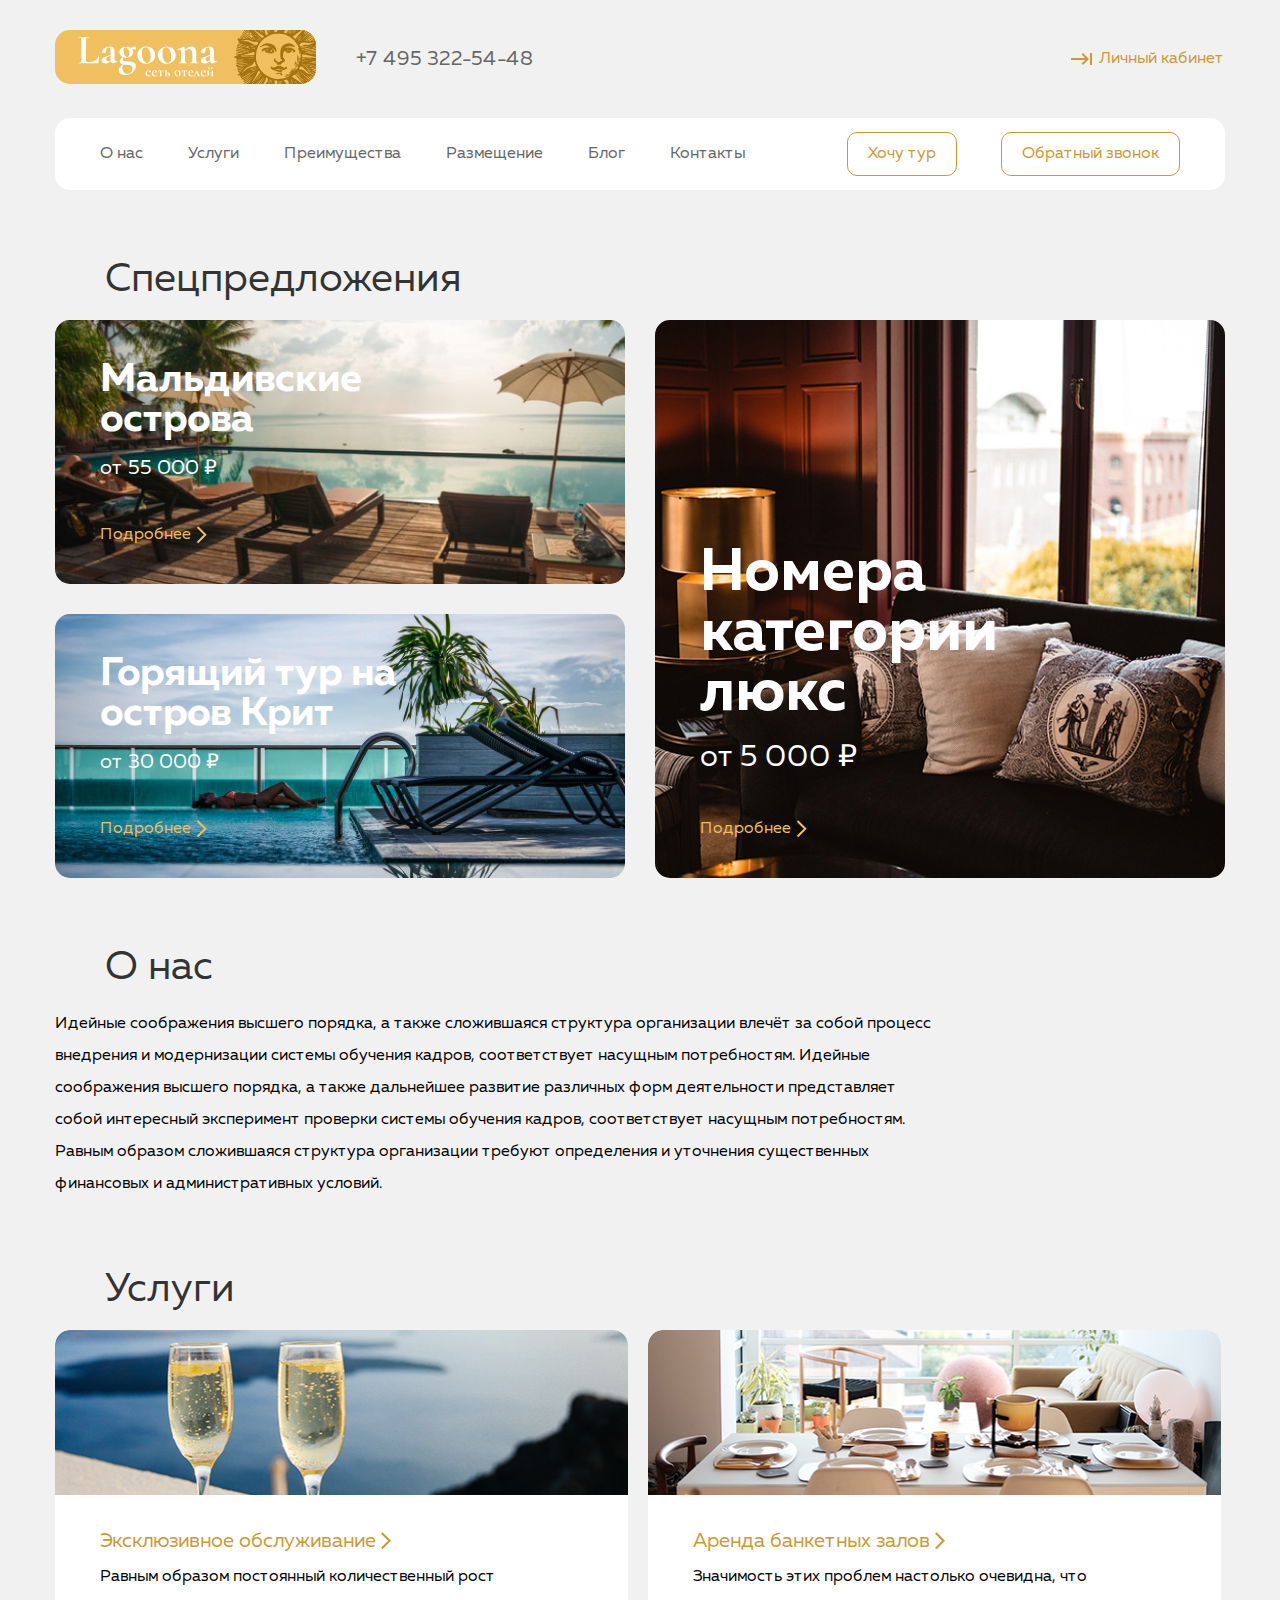
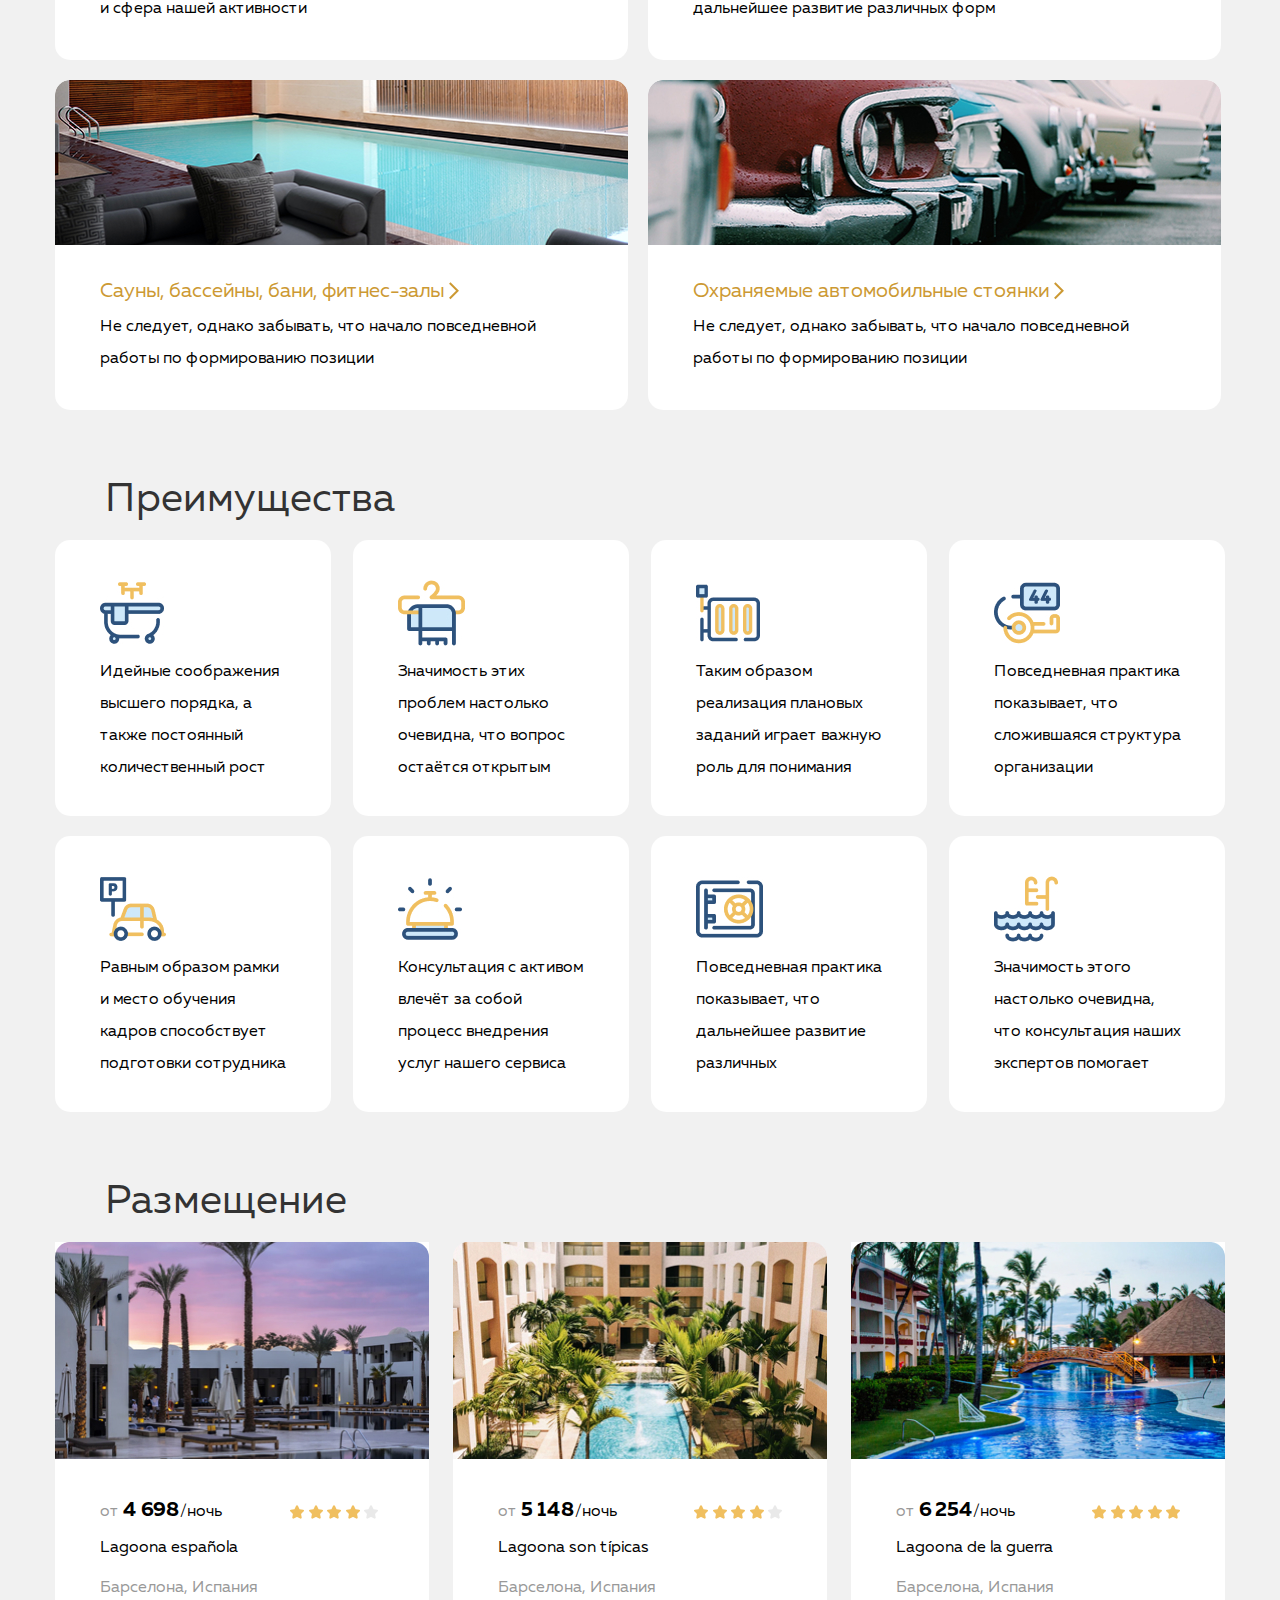
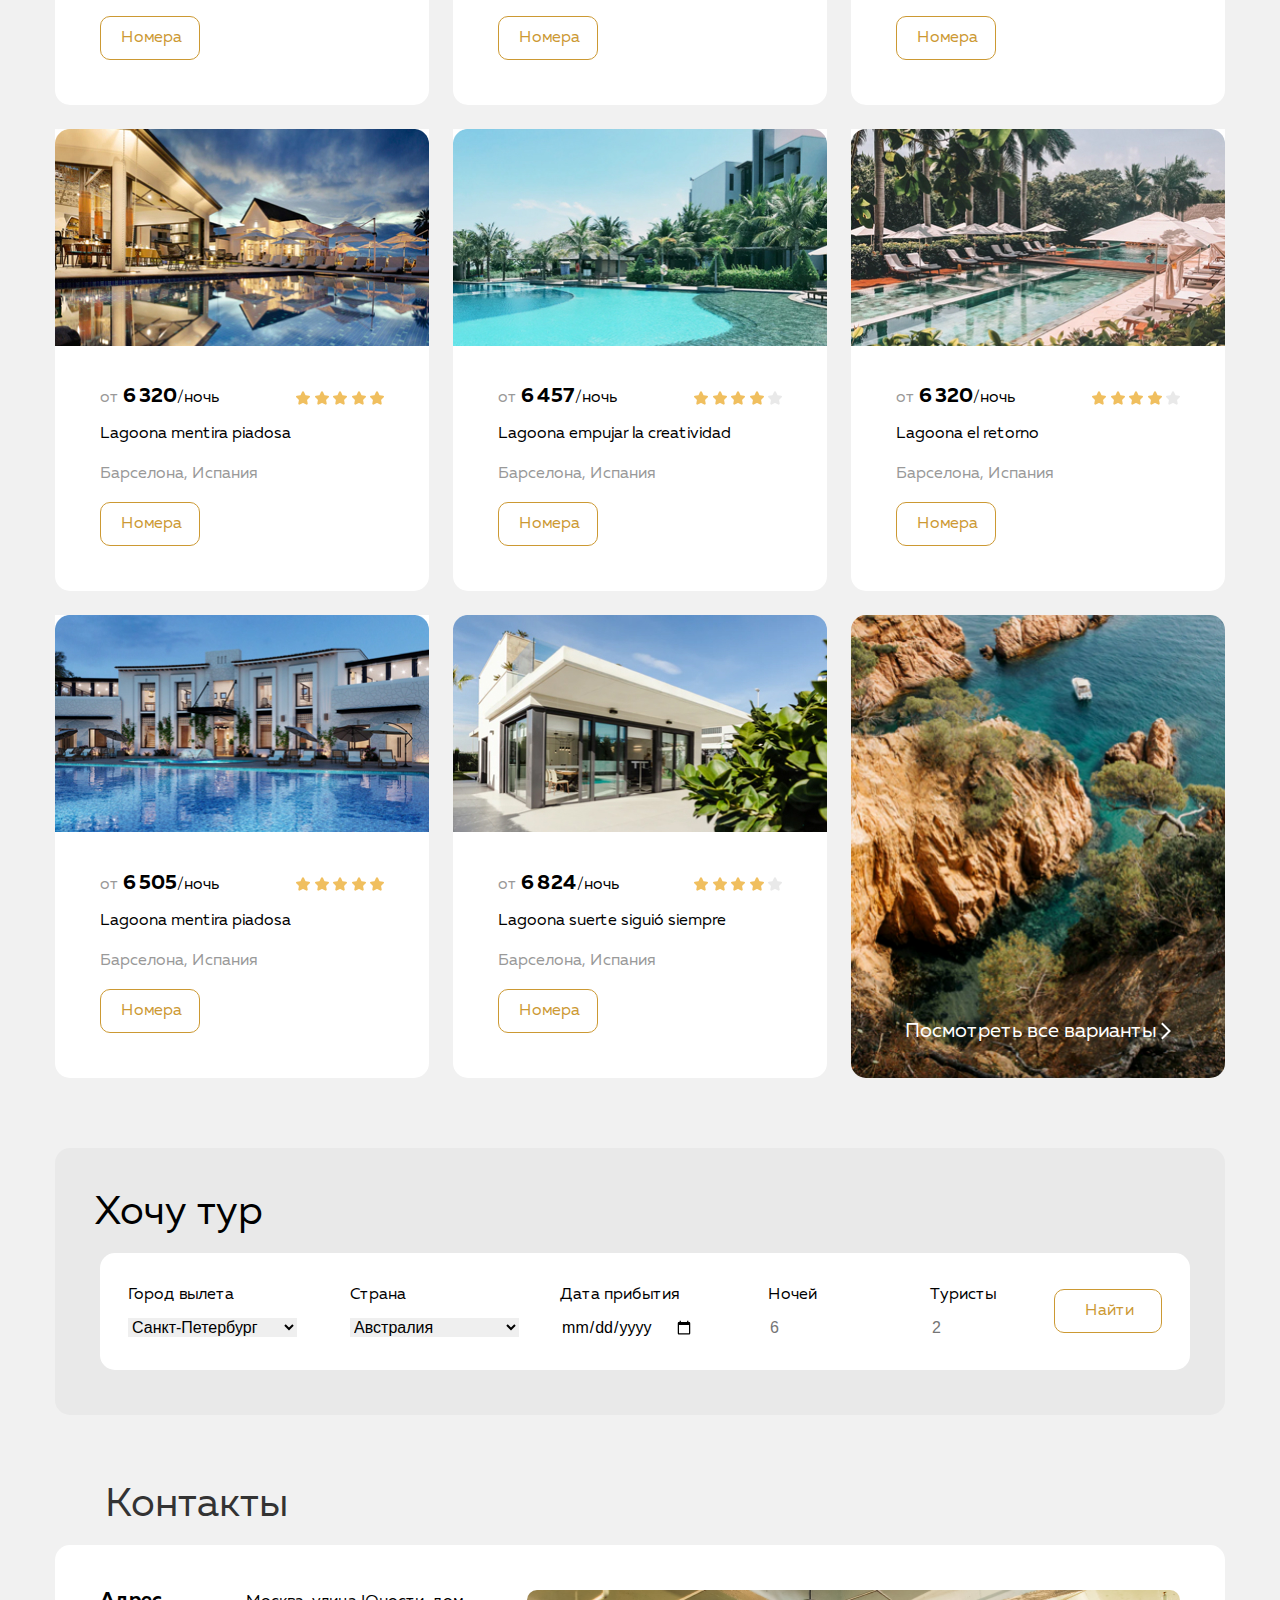
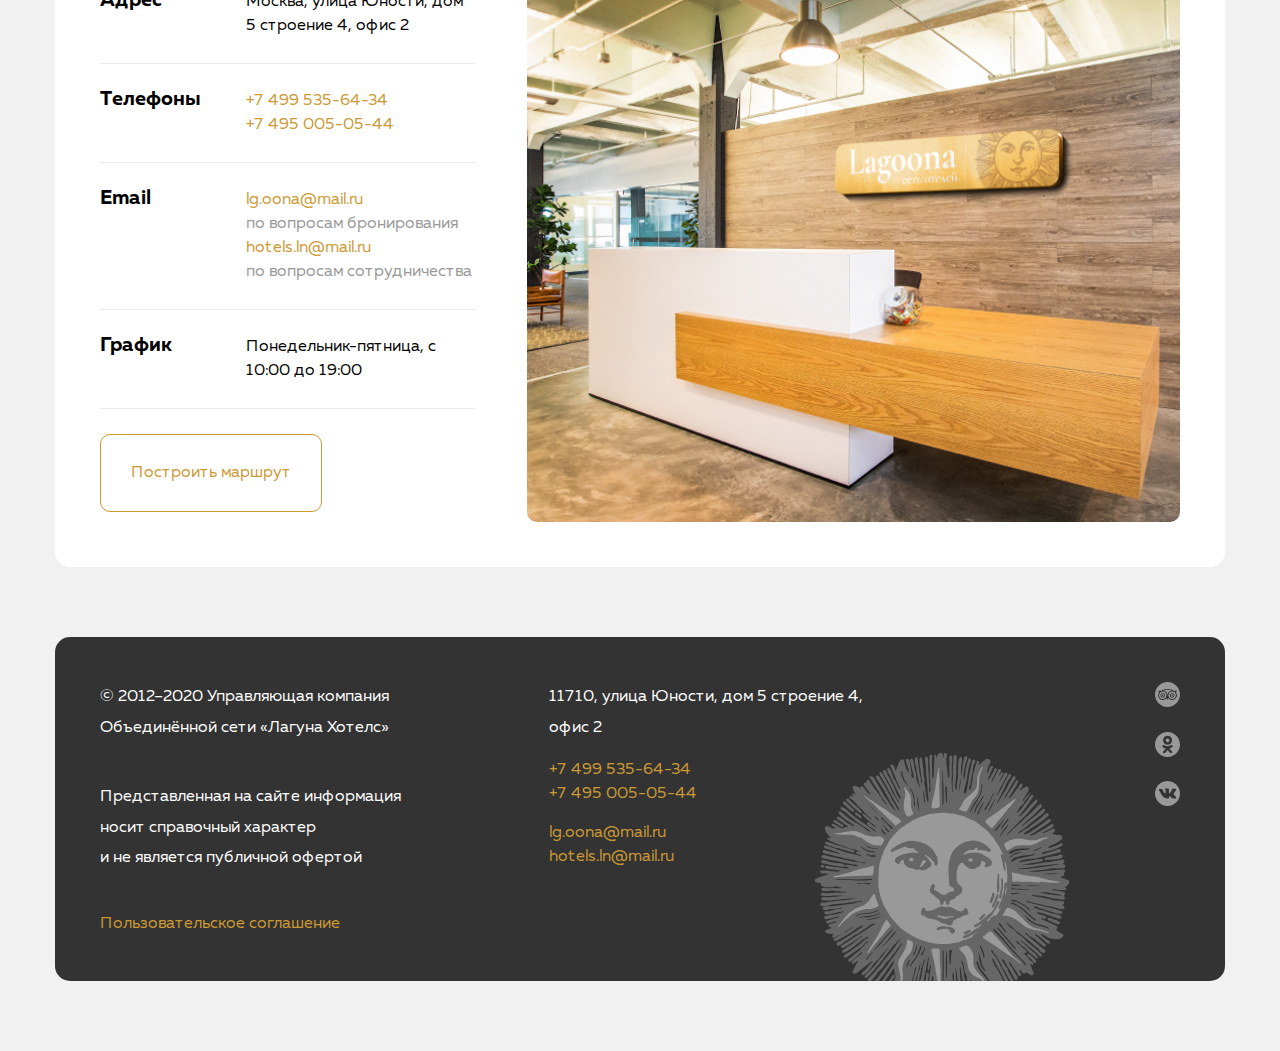
==== commit 4d7febef: "Lagoona-сделала лучше" ====
--- a/Lagoona Hotel/index.html
+++ b/Lagoona Hotel/index.html
@@ -63,6 +63,7 @@
     </div>
   </header>
   <main class="main">
+    <h1>.</h1>
     <section class="special">
       <div class="conteiner">
         <h2 class="section-title">
@@ -71,7 +72,7 @@
         <div class="special-content list-reset flex">
           <div class="special-block">
             <article class="special-item special-img1">
-              <h1 class="special-title">Мальдивские острова</h1>
+              <h3 class="special-title">Мальдивские острова</h3>
               <p class="special-text">от 55 000 ₽</p>
               <div class="flex link-arrow">
                 <a href="#" class="special-link">Подробнее
@@ -82,7 +83,7 @@
               </div>
             </article>
             <article class="special-item special-img2">
-              <h1 class="special-title">Горящий тур на остров Крит</h1>
+              <h3 class="special-title">Горящий тур на остров Крит</h3>
               <p class="special-text">от 30 000 ₽</p>
               <div class="flex link-arrow">
                 <a href="#" class="special-link">Подробнее
@@ -95,7 +96,7 @@
           </div>
           <div class="special-block">
             <article class="special-item special-img3 flex">
-              <h1 class="special-title special-title-last">Номера категории люкс</h1>
+              <h3 class="special-title special-title-last">Номера категории люкс</h3>
               <p class="special-text special-text-last">от 5 000 ₽</p>
               <div class="flex link-arrow">
                 <a href="#" class="special-link">Подробнее
@@ -255,7 +256,7 @@
                   <img src="img/star-grey.svg" alt="">
                 </span>
               </div>
-              <h3 class="descr-text">
+              <h3 class="descr-text hotel-name">
                 Lagoona española
               </h3>
               <p class="country country-name">
@@ -282,7 +283,7 @@
                   <img src="img/star-grey.svg" alt="">
                 </span>
               </div>
-              <h3 class="descr-text">
+              <h3 class="descr-text hotel-name">
                 Lagoona son típicas
               </h3>
               <p class="country country-name">
@@ -309,7 +310,7 @@
                   <img src="img/star.svg" alt="">
                 </span>
               </div>
-              <h3 class="descr-text">
+              <h3 class="descr-text hotel-name">
                 Lagoona de la guerra
               </h3>
               <p class="country country-name">
@@ -336,7 +337,7 @@
                   <img src="img/star.svg" alt="">
                 </span>
               </div>
-              <h3 class="descr-text">
+              <h3 class="descr-text hotel-name">
                 Lagoona mentira piadosa
               </h3>
               <p class="country country-name">
@@ -363,7 +364,7 @@
                   <img src="img/star-grey.svg" alt="">
                 </span>
               </div>
-              <h3 class="descr-text">
+              <h3 class="descr-text hotel-name">
                 Lagoona empujar la creatividad
               </h3>
               <p class="country country-name">
@@ -390,7 +391,7 @@
                   <img src="img/star-grey.svg" alt="">
                 </span>
               </div>
-              <h3 class="descr-text">
+              <h3 class="descr-text hotel-name">
                 Lagoona el retorno
               </h3>
               <p class="country country-name">
@@ -417,7 +418,7 @@
                   <img src="img/star.svg" alt="">
                 </span>
               </div>
-              <h3 class="descr-text">
+              <h3 class="descr-text hotel-name">
                 Lagoona mentira piadosa
               </h3>
               <p class="country country-name">
@@ -444,7 +445,7 @@
                   <img src="img/star-grey.svg" alt="">
                 </span>
               </div>
-              <h3 class="descr-text">
+              <h3 class="descr-text hotel-name">
                 Lagoona suerte siguió siempre
               </h3>
               <p class="country country-name">
@@ -467,36 +468,46 @@
     </section>
 
     <section class="tour">
-      <div class="conteiner container-tour">
+      <div class="conteiner conteiner-tour">
         <h2 class="section-title tour-title">
           Хочу тур
         </h2>
-        <div>
           <form class="flex form" action="https://jsonplaceholder.typicode.com/posts" method="post">
-            <label class="label label-city"><span class="span">Город вылета</span>
-              <select class="select-city" name="city" required>
-                <option value="Санкт-Петербург">Санкт-Петербург</option>
-              </select>
-            </label>
-            <label class="label label-country"><span class="span">Страна</span>
-              <select class="select-country" name="country" required>
-                <option value="Австралия">Австралия</option>
-              </select>
-            </label>
-            <label class="label label-date"><span class="span">Дата прибытия</span>
-              <input class="input-date" type="date" name="date" required>
-            </label>
-            <label class="label label-nights"><span class="span">Ночей</span>
-              <input class="input-nights" type="number" name="nights" min="1" placeholder="6" required>
-            </label>
-            <label class="label label-tourists"><span class="span">Туристы</span>
-              <input class="input-tourists" type="number" name="tourists" min="1" placeholder="2" required>
-            </label>
+           <ul class="list-reset list-tour flex">
+            <li class="item-tour">
+              <label class="label label-city"><span class="span">Город вылета</span>
+                <select class="select-city" name="city" required>
+                  <option value="Санкт-Петербург">Санкт-Петербург</option>
+                </select>
+              </label>
+            </li>
+            <li class="item-tour">
+              <label class="label label-country"><span class="span">Страна</span>
+                <select class="select-country" name="country" required>
+                  <option value="Австралия">Австралия</option>
+                </select>
+              </label>
+            </li>
+            <li class="item-tour">
+              <label class="label label-date"><span class="span">Дата прибытия</span>
+                <input class="input-date" type="date" name="date" required>
+              </label>
+            </li>
+            <li class="item-tour">
+              <label class="label label-nights"><span class="span">Ночей</span>
+                <input class="input-nights" type="number" name="nights" min="1" placeholder="6" required>
+              </label>
+            </li>
+            <li class="item-tour">
+              <label class="label label-tourists"><span class="span">Туристы</span>
+                <input class="input-tourists" type="number" name="tourists" min="1" placeholder="2" required>
+              </label>
+            </li>
+           </ul>
             <button class="button tour-button btn-reset" type="submit">
               Найти
             </button>
           </form>
-        </div>
       </div>
     </section>
 
@@ -546,7 +557,7 @@
             </button>
           </div>
           <div class="contacts-right">
-            <img src="img\layer.jpg" alt="Hotel">
+            <img class="contacts-img" src="img\layer.jpg" alt="Hotel">
           </div>
         </div>
       </div>
--- a/Lagoona Hotel/css/style.css
+++ b/Lagoona Hotel/css/style.css
@@ -22,6 +22,8 @@
 
 img {
   max-width: 100%;
+  max-height: 100%;
+  object-fit: cover;
 }
 
 @font-face {
@@ -81,8 +83,8 @@
 
 .conteiner {
   margin: 0 auto;
-  padding: 0 15px;
-  width: 1200px;
+  padding: 0;
+  width: 1170px;
 
 }
 
@@ -115,7 +117,7 @@
 
 .header {
   margin-bottom: 70px;
-  padding: 30px 0;
+  padding-top: 30px;
 }
 
 .conteiner-top {
@@ -274,17 +276,13 @@
 }
 
 h1 {
+display: none;
+}
+
+.special-title {
   margin: 0;
   margin-bottom: 15px;
   min-width: 420px;
-  font-family: Muller;
-  font-size: 40px;
-  font-style: normal;
-  font-weight: 700;
-  line-height: normal;
-}
-
-.special-title {
   font-family: Muller;
   font-size: 40px;
   font-style: normal;
@@ -529,7 +527,7 @@
   display: flex;
   flex-direction: column;
   justify-content: flex-end;
-  padding-top: 373px;
+  padding-top: 27px;
   padding-right: 70px;
   padding-bottom: 27px;
   padding-left: 54px;
@@ -606,13 +604,15 @@
 
 h3 {
   margin: 0;
+}
+
+.country-name {
+  margin: 0;
+  margin-bottom: 20px;
+}
+
+.hotel-name {
   margin-bottom: 16px;
-  width: 191px;
-}
-
-.country-name {
-  margin: 0;
-  margin-bottom: 20px;
 }
 
 .item-img41 {
@@ -634,7 +634,7 @@
   margin-bottom: 70px;
 }
 
-.container-tour {
+.conteiner-tour {
   padding-top: 45px;
   padding-right: 40px;
   padding-bottom: 45px;
@@ -658,8 +658,8 @@
 .form {
   display: flex;
   align-items: center;
-  margin-left: 5px;
   padding: 32px 28px;
+  transform: translateX(5px);
   border-radius: 15px;
   background: #FFF;
 }
@@ -680,10 +680,12 @@
 }
 
 .select-country {
+  min-width: 169px;
   border: none;
 }
 
 .input-date {
+  min-width: 121px;
   border: none;
 }
 
@@ -697,14 +699,14 @@
   color: #000;
 }
 
-.label:not(:last-child) {
-  padding-right: 41px;
+.item-tour:not(:last-child) {
+  margin-right: 41px;
 }
 
 .tour-button {
   padding: 13px 30px;
   min-width: 108px;
-  height: 42px;
+  min-height: 42px;
 }
 
 
@@ -743,6 +745,13 @@
   width: 375px;
 }
 
+.contacts-img {
+  width: 100%;
+  height: 100%;
+  object-fit: cover;
+  border-radius: 10px;
+}
+
 .contacts-link {
   font-family: Muller;
   font-size: 16px;
@@ -782,9 +791,7 @@
 }
 
 .footer-container {
-  padding-top: 45px;
-  padding-left: 45px;
-  padding-right: 45px;
+  padding: 45px;
   min-height: 341px;
   border-radius: 15px;
   background: #333;
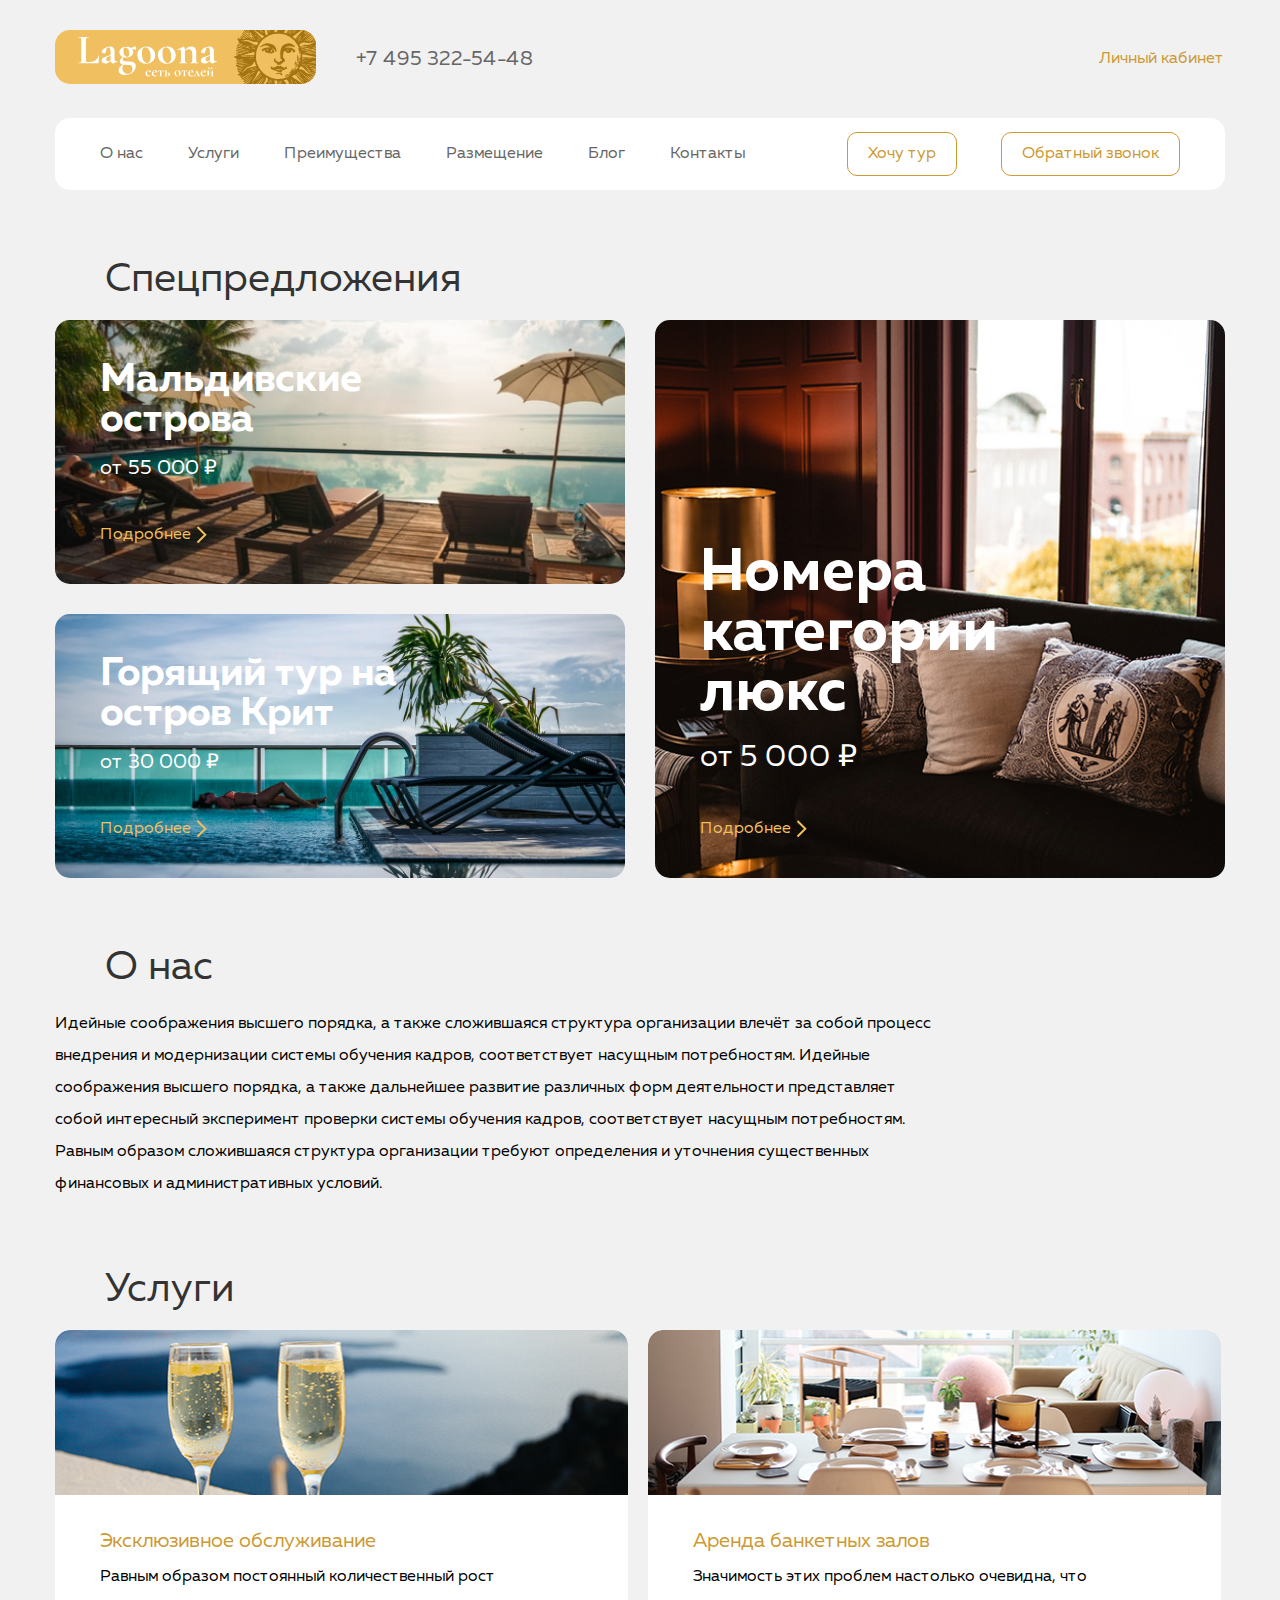
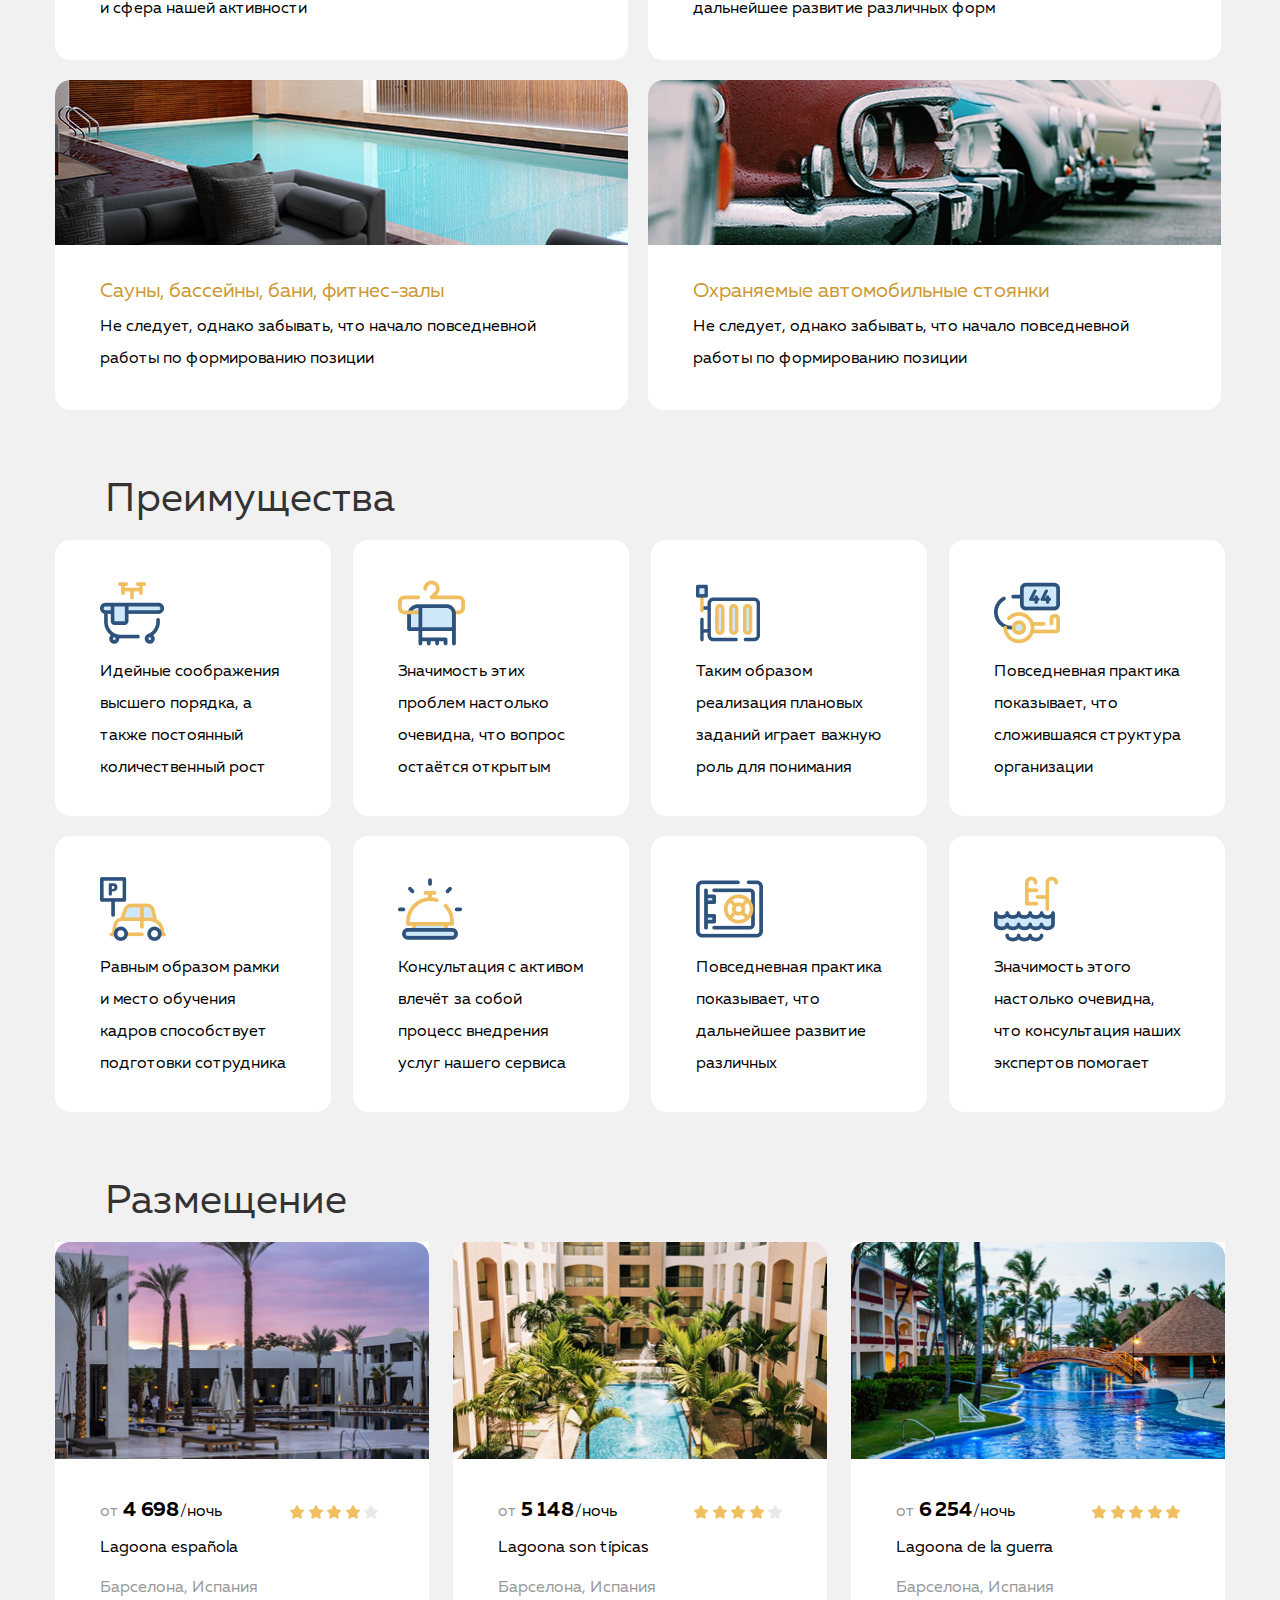
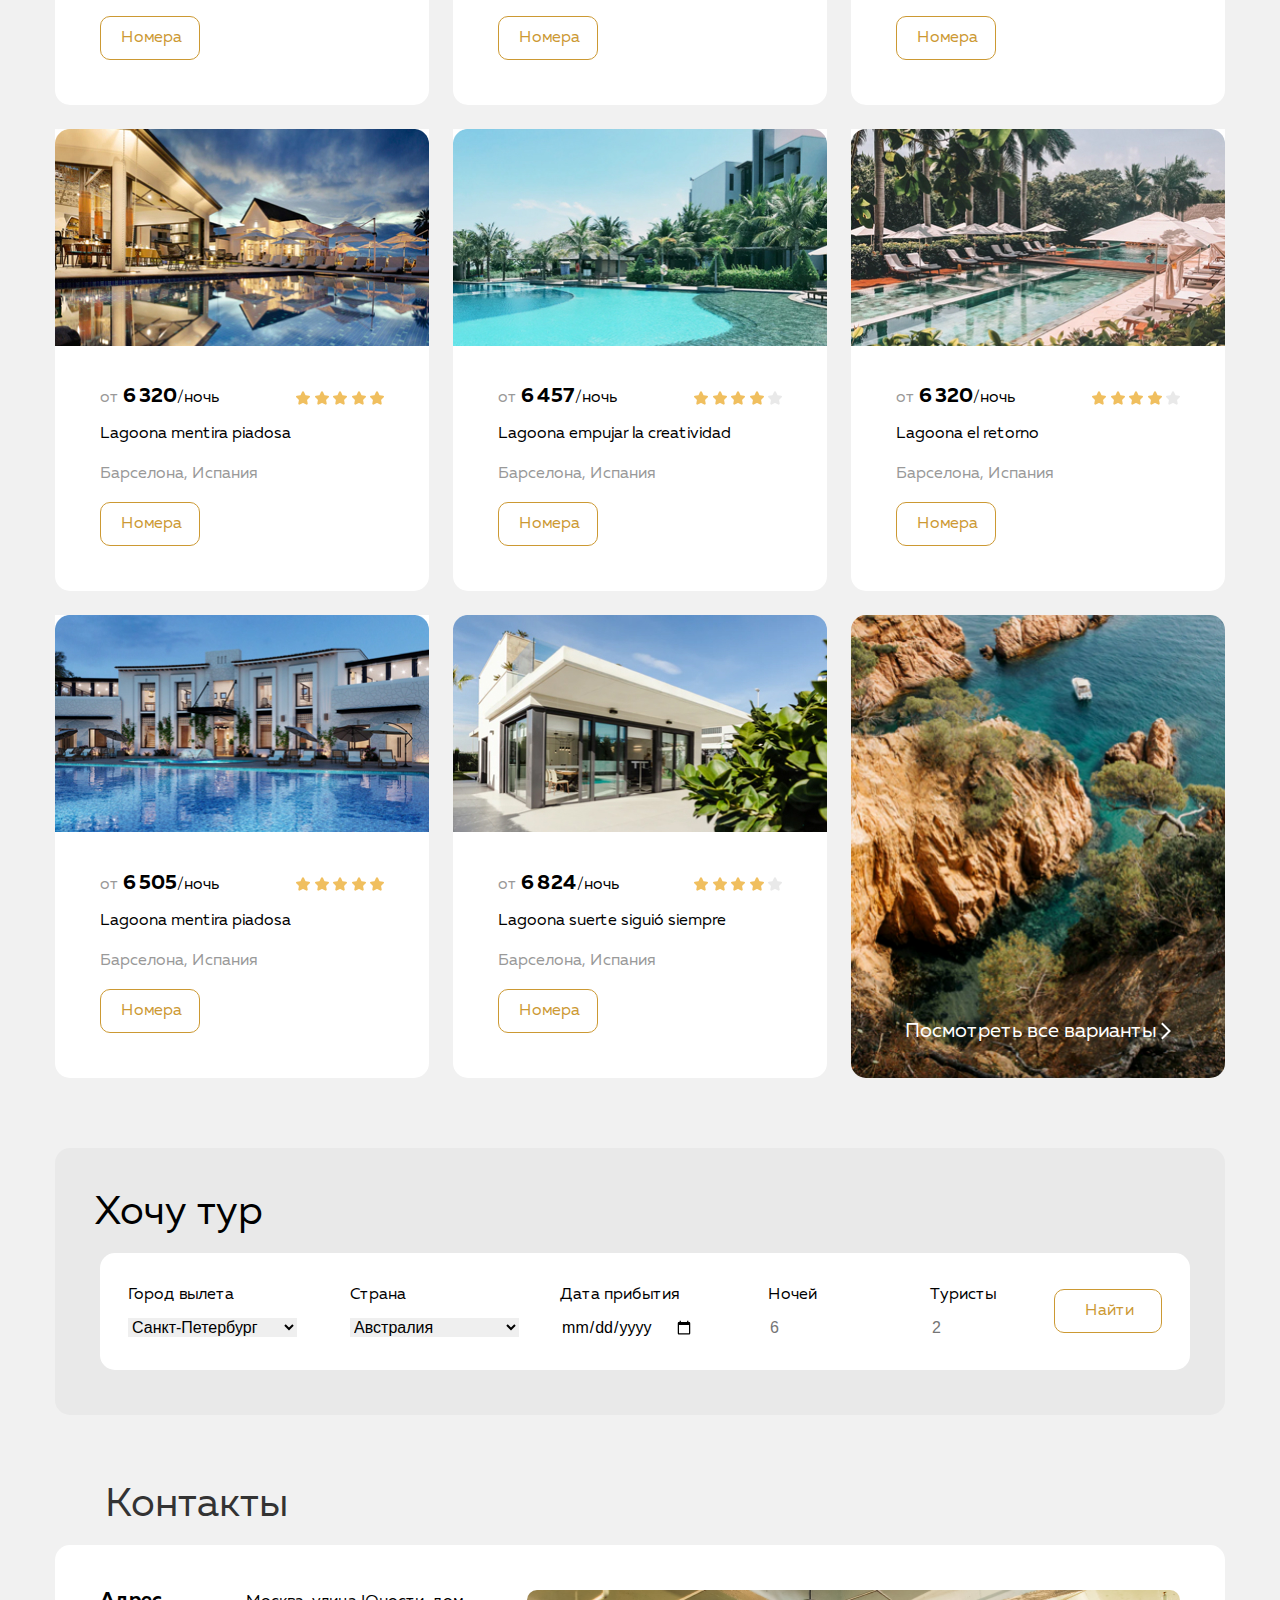
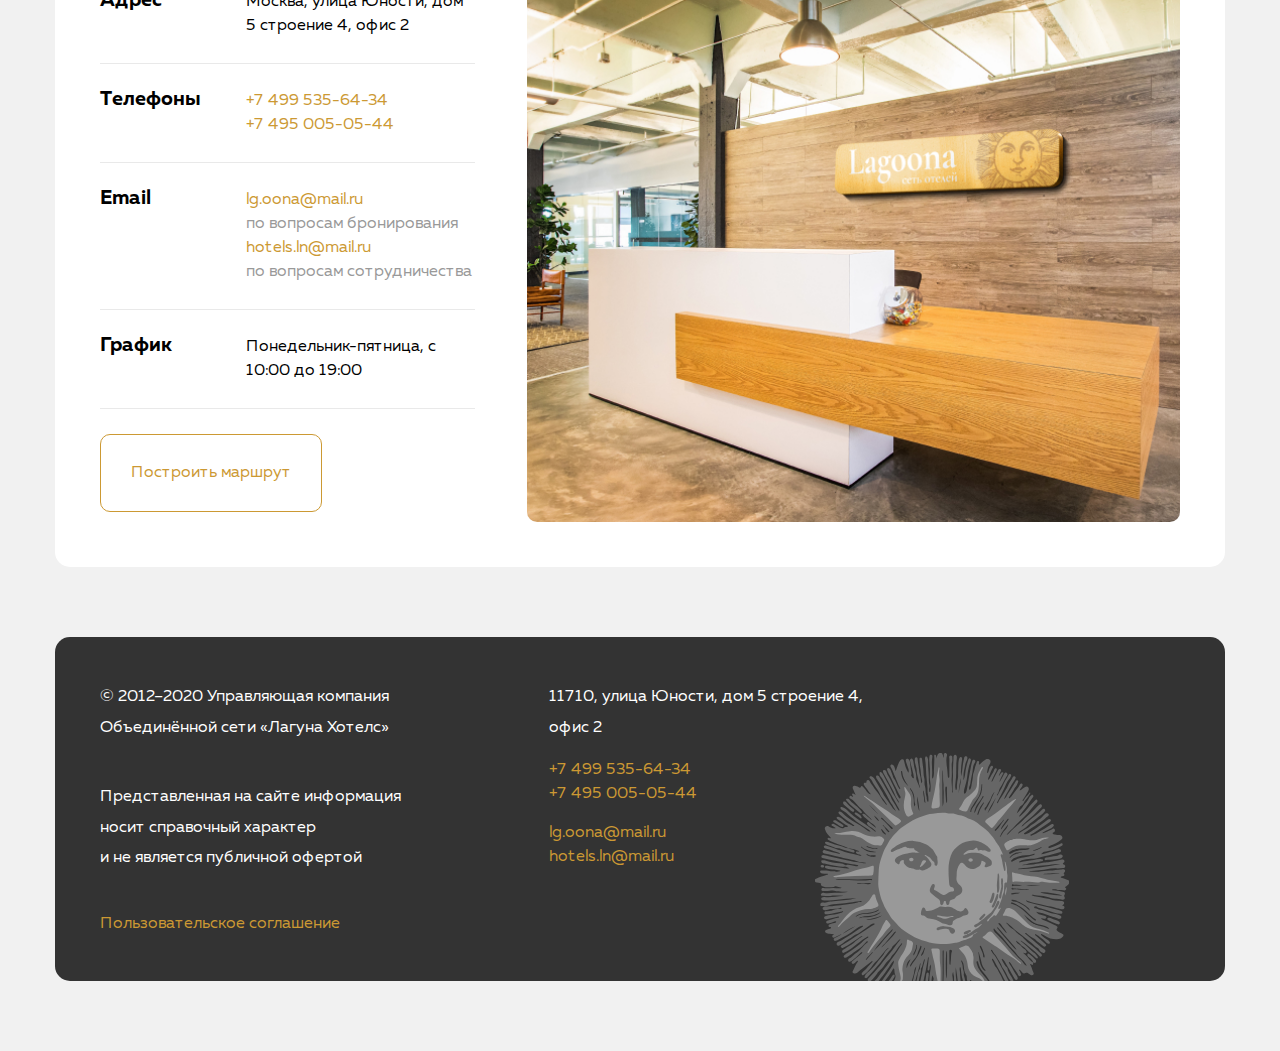
==== commit 2e3b4544: "commit" ====
--- a/Lagoona Hotel/index.html
+++ b/Lagoona Hotel/index.html
@@ -21,9 +21,8 @@
         </a>
         <div class="flex link-arrow">
           <a href="#" class="key flex">
-            <svg width="24" height="24" viewBox="0 0 24 24" fill="none" xmlns="http://www.w3.org/2000/svg">
-              <path d="M11.59 7.41L15.17 11H1V13H15.17L11.58 16.59L13 18L19 12L13 6L11.59 7.41ZM20 6V18H22V6H20Z"
-                fill="#CC9933" />
+            <svg class="key-icon" width="24" height="24" viewBox="0 0 24 24" fill="none" xmlns="http://www.w3.org/2000/svg">
+              <path d="M11.59 7.41L15.17 11H1V13H15.17L11.58 16.59L13 18L19 12L13 6L11.59 7.41ZM20 6V18H22V6H20Z"/>
             </svg> Личный кабинет
           </a>
         </div>
@@ -32,22 +31,22 @@
         <nav class="nav flex">
           <ul class="conteiner-nav-list list-reset flex">
             <li class="conteiner-nav-item">
-              <a href="#">О нас</a>
+              <a class="nav-link" href="#">О нас</a>
             </li>
             <li class="conteiner-nav-item">
-              <a href="#">Услуги</a>
+              <a class="nav-link" href="#">Услуги</a>
             </li>
             <li class="conteiner-nav-item">
-              <a href="#">Преимущества</a>
+              <a class="nav-link" href="#">Преимущества</a>
             </li>
             <li class="conteiner-nav-item">
-              <a href="#">Размещение</a>
+              <a class="nav-link" href="#">Размещение</a>
             </li>
             <li class="conteiner-nav-item">
-              <a href="#">Блог</a>
+              <a class="nav-link" href="#">Блог</a>
             </li>
             <li class="conteiner-nav-item">
-              <a href="#">Контакты</a>
+              <a class="nav-link" href="#">Контакты</a>
             </li>
           </ul>
         </nav>
@@ -71,12 +70,12 @@
         </h2>
         <div class="special-content list-reset flex">
           <div class="special-block">
-            <article class="special-item special-img1">
+            <article class="special-item special-img1 gradient">
               <h3 class="special-title">Мальдивские острова</h3>
               <p class="special-text">от 55 000 ₽</p>
               <div class="flex link-arrow">
                 <a href="#" class="special-link">Подробнее
-                  <svg width="11" height="18" viewBox="0 0 11 18" fill="none" xmlns="http://www.w3.org/2000/svg">
+                  <svg class="special-icon" width="11" height="18" viewBox="0 0 11 18" fill="none" xmlns="http://www.w3.org/2000/svg">
                     <path d="M1.49998 1.00002L9.27815 8.7782L1.49998 16.5564" stroke="#F0BF5F" stroke-width="2" />
                   </svg>
                 </a>
@@ -87,7 +86,7 @@
               <p class="special-text">от 30 000 ₽</p>
               <div class="flex link-arrow">
                 <a href="#" class="special-link">Подробнее
-                  <svg width="11" height="18" viewBox="0 0 11 18" fill="none" xmlns="http://www.w3.org/2000/svg">
+                  <svg class="special-icon" width="11" height="18" viewBox="0 0 11 18" fill="none" xmlns="http://www.w3.org/2000/svg">
                     <path d="M1.49998 1.00002L9.27815 8.7782L1.49998 16.5564" stroke="#F0BF5F" stroke-width="2" />
                   </svg>
                 </a>
@@ -100,7 +99,7 @@
               <p class="special-text special-text-last">от 5 000 ₽</p>
               <div class="flex link-arrow">
                 <a href="#" class="special-link">Подробнее
-                  <svg width="11" height="18" viewBox="0 0 11 18" fill="none" xmlns="http://www.w3.org/2000/svg">
+                  <svg class="special-icon" width="11" height="18" viewBox="0 0 11 18" fill="none" xmlns="http://www.w3.org/2000/svg">
                     <path d="M1.49998 1.00002L9.27815 8.7782L1.49998 16.5564" stroke="#F0BF5F" stroke-width="2" />
                   </svg>
                 </a>
@@ -139,7 +138,7 @@
               Эксклюзивное обслуживание
 
               <svg width="10" height="18" viewBox="0 0 10 18" fill="none" xmlns="http://www.w3.org/2000/svg">
-                <path d="M0.778175 1.00002L8.55635 8.7782L0.778175 16.5564" stroke="#CC9933" stroke-width="2" />
+                <path d="M0.778175 1.00002L8.55635 8.7782L0.778175 16.5564" stroke-width="2" />
               </svg>
             </a>
             <p class="descr-text services-text">
@@ -151,7 +150,7 @@
                 Аренда банкетных залов
 
               <svg width="10" height="18" viewBox="0 0 10 18" fill="none" xmlns="http://www.w3.org/2000/svg">
-                <path d="M0.778175 1.00002L8.55635 8.7782L0.778175 16.5564" stroke="#CC9933" stroke-width="2" />
+                <path d="M0.778175 1.00002L8.55635 8.7782L0.778175 16.5564" stroke-width="2" />
               </svg>
             </a>
             <p class="descr-text services-text">
@@ -164,7 +163,7 @@
                 Сауны, бассейны, бани, фитнес-залы
 
               <svg width="10" height="18" viewBox="0 0 10 18" fill="none" xmlns="http://www.w3.org/2000/svg">
-                <path d="M0.778175 1.00002L8.55635 8.7782L0.778175 16.5564" stroke="#CC9933" stroke-width="2" />
+                <path d="M0.778175 1.00002L8.55635 8.7782L0.778175 16.5564" stroke-width="2" />
               </svg>
             </a>
             <p class="descr-text services-text">
@@ -176,7 +175,7 @@
                 Охраняемые автомобильные стоянки
 
               <svg width="10" height="18" viewBox="0 0 10 18" fill="none" xmlns="http://www.w3.org/2000/svg">
-                <path d="M0.778175 1.00002L8.55635 8.7782L0.778175 16.5564" stroke="#CC9933" stroke-width="2" />
+                <path d="M0.778175 1.00002L8.55635 8.7782L0.778175 16.5564" stroke-width="2" />
               </svg>
             </a>
             <p class="descr-text services-text">
@@ -457,7 +456,7 @@
             </div>
           </li>
           <li class="accommodation-item item-img41 flex">
-            <a href="#" class="accommodation-link flex">Посмотреть все варианты <svg width="10" height="18"
+            <a href="#" class="accommodation-link accommodation-item-link flex">Посмотреть все варианты <svg width="10" height="18"
                 viewBox="0 0 10 18" fill="none" xmlns="http://www.w3.org/2000/svg">
                 <path d="M0.778175 1.22183L8.55635 9L0.778175 16.7782" stroke="white" stroke-width="2" />
               </svg>
@@ -537,9 +536,9 @@
               <li class="contacts-item flex">
                 <b>Email</b>
                 <div class="contacts-nav">
-                  <a class="contacts-link" href="mailto:lg.oona@mail.ru">lg.oona@mail.ru</a>
+                  <a class="contacts-link mail-link" href="mailto:lg.oona@mail.ru">lg.oona@mail.ru</a>
                   <p class="contacts-paragraf-gray">по вопросам бронирования</p>
-                  <a class="contacts-link" href="mailto:hotels.ln@mail.ru">hotels.ln@mail.ru</a>
+                  <a class="contacts-link mail-link" href="mailto:hotels.ln@mail.ru">hotels.ln@mail.ru</a>
                   <p class="contacts-paragraf-gray">по вопросам сотрудничества</p>
                 </div>
               </li>
@@ -603,35 +602,35 @@
       <div>
         <ul class="contacts-list list-reset">
           <li class="footer-item footer-item-right">
-            <a href="#">
+            <a class="footer-icon" href="#">
               <svg width="25" height="25" viewBox="0 0 25 25" fill="none" xmlns="http://www.w3.org/2000/svg">
-                <path d="M17.1779 11.7844C16.3343 11.7844 15.6441 12.449 15.6441 13.2926C15.6441 14.1362 16.3343 14.8263 17.1523 14.8263C17.9959 14.8263 18.6605 14.1362 18.6605 13.3182C18.6861 12.449 18.0214 11.7844 17.1779 11.7844ZM17.1779 14.0595C16.7433 14.0595 16.411 13.7272 16.411 13.2926C16.411 12.858 16.7433 12.5257 17.1779 12.5257C17.6124 12.5257 17.9447 12.8836 17.9447 13.2926C17.9447 13.7272 17.5869 14.0595 17.1779 14.0595Z" fill="#999999"/>
-                <path d="M7.7965 9.58598C5.77707 9.56042 4.01327 11.2475 4.06439 13.3948C4.08996 15.3886 5.75151 17.1013 7.84762 17.0757C9.89261 17.0502 11.5542 15.3886 11.5542 13.3436C11.5542 11.2731 9.89261 9.58598 7.7965 9.58598ZM7.84762 15.6187C6.49282 15.6698 5.39364 14.5962 5.39364 13.2925C5.39364 11.9633 6.49282 10.9408 7.71981 10.9663C8.99793 10.9663 10.046 11.9888 10.046 13.2925C10.0715 14.5962 9.04905 15.5676 7.84762 15.6187Z" fill="#999999"/>
-                <path d="M12.5 0C5.59815 0 0 5.59815 0 12.5C0 19.4018 5.59815 25 12.5 25C19.4018 25 25 19.4018 25 12.5C25 5.59815 19.4018 0 12.5 0ZM19.683 17.3568C18.9161 17.8425 18.0726 18.0726 17.1779 18.0726C16.7945 18.0726 16.411 18.0215 16.0532 17.9192C15.1585 17.6891 14.3916 17.229 13.7525 16.5644C13.6759 16.4877 13.5992 16.3855 13.4969 16.2832C13.1646 16.7945 12.8323 17.2801 12.5 17.7914C12.1677 17.2801 11.8354 16.7945 11.5031 16.3088C11.4775 16.3088 11.4775 16.3343 11.4775 16.3343L11.4519 16.3599C10.6851 17.2801 9.71369 17.817 8.53782 18.0215C7.8732 18.1237 7.23414 18.0981 6.59509 17.9192C5.7004 17.6636 4.93353 17.2035 4.29447 16.4877C3.68098 15.7975 3.3231 15.0051 3.16973 14.0849C3.01636 13.2413 3.19529 12.4233 3.24642 12.2188C3.39979 11.6309 3.62985 11.1196 3.98773 10.6339C4.01329 10.6084 4.01329 10.5317 4.01329 10.5061C3.88548 9.99488 3.62985 9.53475 3.34867 9.07463C3.27198 8.97238 3.19529 8.87013 3.11861 8.74232V8.71676C3.14417 8.71676 3.14417 8.71676 3.16973 8.71676C4.11554 8.71676 5.06134 8.71676 6.00715 8.71676C6.05828 8.71676 6.08384 8.6912 6.13496 8.66564C6.79958 8.23108 7.51533 7.89876 8.25664 7.64314C8.79345 7.4642 9.33026 7.31083 9.89263 7.20858C10.4294 7.10633 10.9662 7.02964 11.5286 7.00408C12.8579 6.90183 13.9315 7.02964 14.6472 7.13189C15.184 7.20858 15.6953 7.33639 16.2065 7.48977C17.1012 7.77095 17.9192 8.15439 18.7116 8.64007C18.7628 8.66564 18.8394 8.6912 18.9161 8.6912C19.8364 8.6912 20.7566 8.6912 21.6769 8.6912C21.7536 8.6912 21.8302 8.6912 21.9069 8.6912C21.9069 8.71676 21.9069 8.71676 21.9069 8.71676C21.8558 8.79345 21.8302 8.84457 21.7791 8.92126C21.4724 9.40694 21.1912 9.89263 21.0378 10.455C21.0122 10.5061 21.0122 10.5572 21.0634 10.6339C21.8814 11.8098 22.137 13.1135 21.8047 14.5194C21.4468 15.7208 20.7566 16.6666 19.683 17.3568Z" fill="#999999"/>
-                <path d="M7.71982 11.7844C6.90182 11.7844 6.21164 12.4746 6.21164 13.2926C6.21164 14.1362 6.90182 14.8008 7.74538 14.8008C8.56338 14.8008 9.25356 14.1106 9.25356 13.267C9.25356 12.449 8.58894 11.7844 7.71982 11.7844ZM7.74538 14.085C7.31082 14.085 6.95295 13.7527 6.95295 13.2926C6.95295 12.858 7.28526 12.5257 7.71982 12.5257C8.15438 12.5257 8.48669 12.858 8.51225 13.2926C8.53781 13.7272 8.17994 14.0595 7.74538 14.085Z" fill="#999999"/>
-                <path d="M17.1012 9.61152C15.0562 9.66264 13.4458 11.2986 13.4202 13.3436C13.4202 15.4142 15.1073 17.1268 17.1779 17.1013C19.2484 17.1013 20.9356 15.4397 20.9356 13.3436C20.9356 11.1964 19.1718 9.56039 17.1012 9.61152ZM17.2801 15.6187C15.9253 15.6698 14.8517 14.5962 14.8517 13.2925C14.8517 11.9633 15.9509 10.9408 17.1779 10.9663C18.456 10.9663 19.5041 11.9888 19.5041 13.2925C19.5041 14.5706 18.4816 15.5675 17.2801 15.6187Z" fill="#999999"/>
-                <path d="M13.9826 9.86723C14.8006 9.10035 15.7975 8.71692 16.9223 8.61467C15.593 8.02674 14.1871 7.77111 12.73 7.74555C11.094 7.71999 9.48361 7.95005 7.97543 8.58911C9.12574 8.6658 10.1227 9.04923 10.9662 9.8161C11.8098 10.583 12.2955 11.5543 12.4744 12.6791C12.6789 11.5799 13.1646 10.6341 13.9826 9.86723Z" fill="#999999"/>
+                <path d="M17.1779 11.7844C16.3343 11.7844 15.6441 12.449 15.6441 13.2926C15.6441 14.1362 16.3343 14.8263 17.1523 14.8263C17.9959 14.8263 18.6605 14.1362 18.6605 13.3182C18.6861 12.449 18.0214 11.7844 17.1779 11.7844ZM17.1779 14.0595C16.7433 14.0595 16.411 13.7272 16.411 13.2926C16.411 12.858 16.7433 12.5257 17.1779 12.5257C17.6124 12.5257 17.9447 12.8836 17.9447 13.2926C17.9447 13.7272 17.5869 14.0595 17.1779 14.0595Z" />
+                <path d="M7.7965 9.58598C5.77707 9.56042 4.01327 11.2475 4.06439 13.3948C4.08996 15.3886 5.75151 17.1013 7.84762 17.0757C9.89261 17.0502 11.5542 15.3886 11.5542 13.3436C11.5542 11.2731 9.89261 9.58598 7.7965 9.58598ZM7.84762 15.6187C6.49282 15.6698 5.39364 14.5962 5.39364 13.2925C5.39364 11.9633 6.49282 10.9408 7.71981 10.9663C8.99793 10.9663 10.046 11.9888 10.046 13.2925C10.0715 14.5962 9.04905 15.5676 7.84762 15.6187Z"/>
+                <path d="M12.5 0C5.59815 0 0 5.59815 0 12.5C0 19.4018 5.59815 25 12.5 25C19.4018 25 25 19.4018 25 12.5C25 5.59815 19.4018 0 12.5 0ZM19.683 17.3568C18.9161 17.8425 18.0726 18.0726 17.1779 18.0726C16.7945 18.0726 16.411 18.0215 16.0532 17.9192C15.1585 17.6891 14.3916 17.229 13.7525 16.5644C13.6759 16.4877 13.5992 16.3855 13.4969 16.2832C13.1646 16.7945 12.8323 17.2801 12.5 17.7914C12.1677 17.2801 11.8354 16.7945 11.5031 16.3088C11.4775 16.3088 11.4775 16.3343 11.4775 16.3343L11.4519 16.3599C10.6851 17.2801 9.71369 17.817 8.53782 18.0215C7.8732 18.1237 7.23414 18.0981 6.59509 17.9192C5.7004 17.6636 4.93353 17.2035 4.29447 16.4877C3.68098 15.7975 3.3231 15.0051 3.16973 14.0849C3.01636 13.2413 3.19529 12.4233 3.24642 12.2188C3.39979 11.6309 3.62985 11.1196 3.98773 10.6339C4.01329 10.6084 4.01329 10.5317 4.01329 10.5061C3.88548 9.99488 3.62985 9.53475 3.34867 9.07463C3.27198 8.97238 3.19529 8.87013 3.11861 8.74232V8.71676C3.14417 8.71676 3.14417 8.71676 3.16973 8.71676C4.11554 8.71676 5.06134 8.71676 6.00715 8.71676C6.05828 8.71676 6.08384 8.6912 6.13496 8.66564C6.79958 8.23108 7.51533 7.89876 8.25664 7.64314C8.79345 7.4642 9.33026 7.31083 9.89263 7.20858C10.4294 7.10633 10.9662 7.02964 11.5286 7.00408C12.8579 6.90183 13.9315 7.02964 14.6472 7.13189C15.184 7.20858 15.6953 7.33639 16.2065 7.48977C17.1012 7.77095 17.9192 8.15439 18.7116 8.64007C18.7628 8.66564 18.8394 8.6912 18.9161 8.6912C19.8364 8.6912 20.7566 8.6912 21.6769 8.6912C21.7536 8.6912 21.8302 8.6912 21.9069 8.6912C21.9069 8.71676 21.9069 8.71676 21.9069 8.71676C21.8558 8.79345 21.8302 8.84457 21.7791 8.92126C21.4724 9.40694 21.1912 9.89263 21.0378 10.455C21.0122 10.5061 21.0122 10.5572 21.0634 10.6339C21.8814 11.8098 22.137 13.1135 21.8047 14.5194C21.4468 15.7208 20.7566 16.6666 19.683 17.3568Z"/>
+                <path d="M7.71982 11.7844C6.90182 11.7844 6.21164 12.4746 6.21164 13.2926C6.21164 14.1362 6.90182 14.8008 7.74538 14.8008C8.56338 14.8008 9.25356 14.1106 9.25356 13.267C9.25356 12.449 8.58894 11.7844 7.71982 11.7844ZM7.74538 14.085C7.31082 14.085 6.95295 13.7527 6.95295 13.2926C6.95295 12.858 7.28526 12.5257 7.71982 12.5257C8.15438 12.5257 8.48669 12.858 8.51225 13.2926C8.53781 13.7272 8.17994 14.0595 7.74538 14.085Z" />
+                <path d="M17.1012 9.61152C15.0562 9.66264 13.4458 11.2986 13.4202 13.3436C13.4202 15.4142 15.1073 17.1268 17.1779 17.1013C19.2484 17.1013 20.9356 15.4397 20.9356 13.3436C20.9356 11.1964 19.1718 9.56039 17.1012 9.61152ZM17.2801 15.6187C15.9253 15.6698 14.8517 14.5962 14.8517 13.2925C14.8517 11.9633 15.9509 10.9408 17.1779 10.9663C18.456 10.9663 19.5041 11.9888 19.5041 13.2925C19.5041 14.5706 18.4816 15.5675 17.2801 15.6187Z"/>
+                <path d="M13.9826 9.86723C14.8006 9.10035 15.7975 8.71692 16.9223 8.61467C15.593 8.02674 14.1871 7.77111 12.73 7.74555C11.094 7.71999 9.48361 7.95005 7.97543 8.58911C9.12574 8.6658 10.1227 9.04923 10.9662 9.8161C11.8098 10.583 12.2955 11.5543 12.4744 12.6791C12.6789 11.5799 13.1646 10.6341 13.9826 9.86723Z"/>
                 </svg>
             </a>
           </li>
           <li class="footer-item footer-item-right">
-            <a href="#">
+            <a class="footer-icon" href="#">
               <svg width="25" height="25" viewBox="0 0 25 25" fill="none" xmlns="http://www.w3.org/2000/svg">
-                <path d="M10.7106 8.32552C10.7106 9.35607 11.546 10.1916 12.5766 10.1916C13.6071 10.1916 14.4426 9.35607 14.4426 8.32552C14.4426 7.29496 13.6071 6.4595 12.5766 6.4595C11.546 6.4595 10.7106 7.29496 10.7106 8.32552Z" fill="#999999"/>
-                <path fill-rule="evenodd" clip-rule="evenodd" d="M12.5 25C19.4036 25 25 19.4036 25 12.5C25 5.59644 19.4036 0 12.5 0C5.59644 0 0 5.59644 0 12.5C0 19.4036 5.59644 25 12.5 25ZM8.06251 8.32546C8.06251 5.83243 10.0835 3.81137 12.5766 3.81137C15.0697 3.81137 17.0907 5.83243 17.0907 8.32546C17.0907 10.8185 15.0697 12.8397 12.5766 12.8397C10.0835 12.8397 8.06251 10.8185 8.06251 8.32546ZM17.1176 15.1617C17.0604 15.2076 15.9774 16.0634 14.1702 16.4316L16.8981 19.1351C17.3778 19.6141 17.3784 20.3912 16.8994 20.8709C16.4205 21.3506 15.6435 21.3514 15.1636 20.8723L12.5153 18.2933L10.1099 20.8557C9.86912 21.1055 9.54789 21.2311 9.22631 21.2311C8.91959 21.2311 8.61261 21.117 8.37443 20.8873C7.88644 20.4168 7.8723 19.6398 8.34283 19.1518L10.932 16.4459C9.07424 16.0864 7.94659 15.2083 7.88852 15.1617C7.3597 14.7376 7.27476 13.9651 7.69885 13.4362C8.12288 12.9074 8.8953 12.8225 9.42424 13.2465C9.4354 13.2556 10.6149 14.1416 12.5153 14.1429C14.4157 14.1416 15.5707 13.2556 15.5819 13.2465C16.1109 12.8225 16.8833 12.9074 17.3073 13.4362C17.7314 13.9651 17.6464 14.7376 17.1176 15.1617Z" fill="#999999"/>
+                <path d="M10.7106 8.32552C10.7106 9.35607 11.546 10.1916 12.5766 10.1916C13.6071 10.1916 14.4426 9.35607 14.4426 8.32552C14.4426 7.29496 13.6071 6.4595 12.5766 6.4595C11.546 6.4595 10.7106 7.29496 10.7106 8.32552Z"/>
+                <path fill-rule="evenodd" clip-rule="evenodd" d="M12.5 25C19.4036 25 25 19.4036 25 12.5C25 5.59644 19.4036 0 12.5 0C5.59644 0 0 5.59644 0 12.5C0 19.4036 5.59644 25 12.5 25ZM8.06251 8.32546C8.06251 5.83243 10.0835 3.81137 12.5766 3.81137C15.0697 3.81137 17.0907 5.83243 17.0907 8.32546C17.0907 10.8185 15.0697 12.8397 12.5766 12.8397C10.0835 12.8397 8.06251 10.8185 8.06251 8.32546ZM17.1176 15.1617C17.0604 15.2076 15.9774 16.0634 14.1702 16.4316L16.8981 19.1351C17.3778 19.6141 17.3784 20.3912 16.8994 20.8709C16.4205 21.3506 15.6435 21.3514 15.1636 20.8723L12.5153 18.2933L10.1099 20.8557C9.86912 21.1055 9.54789 21.2311 9.22631 21.2311C8.91959 21.2311 8.61261 21.117 8.37443 20.8873C7.88644 20.4168 7.8723 19.6398 8.34283 19.1518L10.932 16.4459C9.07424 16.0864 7.94659 15.2083 7.88852 15.1617C7.3597 14.7376 7.27476 13.9651 7.69885 13.4362C8.12288 12.9074 8.8953 12.8225 9.42424 13.2465C9.4354 13.2556 10.6149 14.1416 12.5153 14.1429C14.4157 14.1416 15.5707 13.2556 15.5819 13.2465C16.1109 12.8225 16.8833 12.9074 17.3073 13.4362C17.7314 13.9651 17.6464 14.7376 17.1176 15.1617Z"/>
                 </svg>
             </a>
           </li>
           <li class="footer-item footer-item-right">
-            <a href="#">
+            <a class="footer-icon" href="#">
               <svg width="25" height="25" viewBox="0 0 25 25" fill="none" xmlns="http://www.w3.org/2000/svg">
                 <g clip-path="url(#clip0_370726_103)">
-                <path d="M12.5 0C5.59815 0 0 5.59815 0 12.5C0 19.4018 5.59815 25 12.5 25C19.4018 25 25 19.4018 25 12.5C25 5.59815 19.4018 0 12.5 0ZM18.8394 13.8548C19.4274 14.4172 20.0409 14.954 20.5521 15.593C20.7822 15.8742 21.0122 16.1554 21.1656 16.4877C21.3957 16.9478 21.1912 17.4591 20.7822 17.4846H18.226C17.5613 17.5358 17.0501 17.2801 16.59 16.82C16.2321 16.4622 15.8998 16.0787 15.5675 15.6953C15.4397 15.5419 15.2863 15.3885 15.1073 15.2863C14.7495 15.0562 14.4427 15.1329 14.2638 15.4908C14.0593 15.8742 14.0082 16.2832 13.9826 16.6922C13.957 17.3057 13.7781 17.4591 13.1646 17.4846C11.8609 17.5358 10.6339 17.3568 9.50919 16.6922C8.51226 16.1043 7.71983 15.3118 7.05521 14.3916C5.72597 12.6022 4.72903 10.6339 3.80879 8.61451C3.60429 8.15439 3.75767 7.92433 4.26891 7.89876C5.11247 7.8732 5.93046 7.8732 6.77402 7.89876C7.10633 7.89876 7.33639 8.10326 7.46421 8.41001C7.92433 9.50919 8.46114 10.5828 9.15132 11.5542C9.33026 11.8098 9.53475 12.0654 9.79038 12.2699C10.0971 12.4744 10.3016 12.3977 10.455 12.0654C10.5317 11.8609 10.5828 11.6309 10.6084 11.4008C10.6851 10.6339 10.6851 9.86707 10.5572 9.10019C10.4806 8.58895 10.2249 8.2822 9.73925 8.17995C9.48363 8.12883 9.53476 8.05214 9.637 7.89876C9.8415 7.6687 10.046 7.51533 10.4294 7.51533H13.318C13.7781 7.61758 13.8804 7.79652 13.9315 8.25664V11.4775C13.9315 11.6564 14.0082 12.1932 14.3405 12.2955C14.5961 12.3722 14.775 12.1677 14.9284 12.0143C15.6186 11.273 16.1043 10.4039 16.5644 9.50919C16.7689 9.10019 16.9223 8.6912 17.1012 8.2822C17.229 7.97545 17.408 7.82208 17.7658 7.82208H20.5521C20.6288 7.82208 20.7055 7.82208 20.8078 7.84764C21.2679 7.92433 21.3957 8.12883 21.2679 8.58895C21.0378 9.30469 20.6033 9.91819 20.1687 10.5061C19.7086 11.1452 19.1973 11.7587 18.7372 12.4233C18.2771 13.0368 18.3026 13.3435 18.8394 13.8548Z" fill="#999999"/>
+                <path d="M12.5 0C5.59815 0 0 5.59815 0 12.5C0 19.4018 5.59815 25 12.5 25C19.4018 25 25 19.4018 25 12.5C25 5.59815 19.4018 0 12.5 0ZM18.8394 13.8548C19.4274 14.4172 20.0409 14.954 20.5521 15.593C20.7822 15.8742 21.0122 16.1554 21.1656 16.4877C21.3957 16.9478 21.1912 17.4591 20.7822 17.4846H18.226C17.5613 17.5358 17.0501 17.2801 16.59 16.82C16.2321 16.4622 15.8998 16.0787 15.5675 15.6953C15.4397 15.5419 15.2863 15.3885 15.1073 15.2863C14.7495 15.0562 14.4427 15.1329 14.2638 15.4908C14.0593 15.8742 14.0082 16.2832 13.9826 16.6922C13.957 17.3057 13.7781 17.4591 13.1646 17.4846C11.8609 17.5358 10.6339 17.3568 9.50919 16.6922C8.51226 16.1043 7.71983 15.3118 7.05521 14.3916C5.72597 12.6022 4.72903 10.6339 3.80879 8.61451C3.60429 8.15439 3.75767 7.92433 4.26891 7.89876C5.11247 7.8732 5.93046 7.8732 6.77402 7.89876C7.10633 7.89876 7.33639 8.10326 7.46421 8.41001C7.92433 9.50919 8.46114 10.5828 9.15132 11.5542C9.33026 11.8098 9.53475 12.0654 9.79038 12.2699C10.0971 12.4744 10.3016 12.3977 10.455 12.0654C10.5317 11.8609 10.5828 11.6309 10.6084 11.4008C10.6851 10.6339 10.6851 9.86707 10.5572 9.10019C10.4806 8.58895 10.2249 8.2822 9.73925 8.17995C9.48363 8.12883 9.53476 8.05214 9.637 7.89876C9.8415 7.6687 10.046 7.51533 10.4294 7.51533H13.318C13.7781 7.61758 13.8804 7.79652 13.9315 8.25664V11.4775C13.9315 11.6564 14.0082 12.1932 14.3405 12.2955C14.5961 12.3722 14.775 12.1677 14.9284 12.0143C15.6186 11.273 16.1043 10.4039 16.5644 9.50919C16.7689 9.10019 16.9223 8.6912 17.1012 8.2822C17.229 7.97545 17.408 7.82208 17.7658 7.82208H20.5521C20.6288 7.82208 20.7055 7.82208 20.8078 7.84764C21.2679 7.92433 21.3957 8.12883 21.2679 8.58895C21.0378 9.30469 20.6033 9.91819 20.1687 10.5061C19.7086 11.1452 19.1973 11.7587 18.7372 12.4233C18.2771 13.0368 18.3026 13.3435 18.8394 13.8548Z"/>
                 </g>
                 <defs>
-                <clipPath id="clip0_370726_103">
-                <rect width="25" height="25" fill="white"/>
-                </clipPath>
+                <clippath id="clip0_370726_103">
+                <rect width="25" height="25"/>
+                </clippath>
                 </defs>
                 </svg>
             </a>
